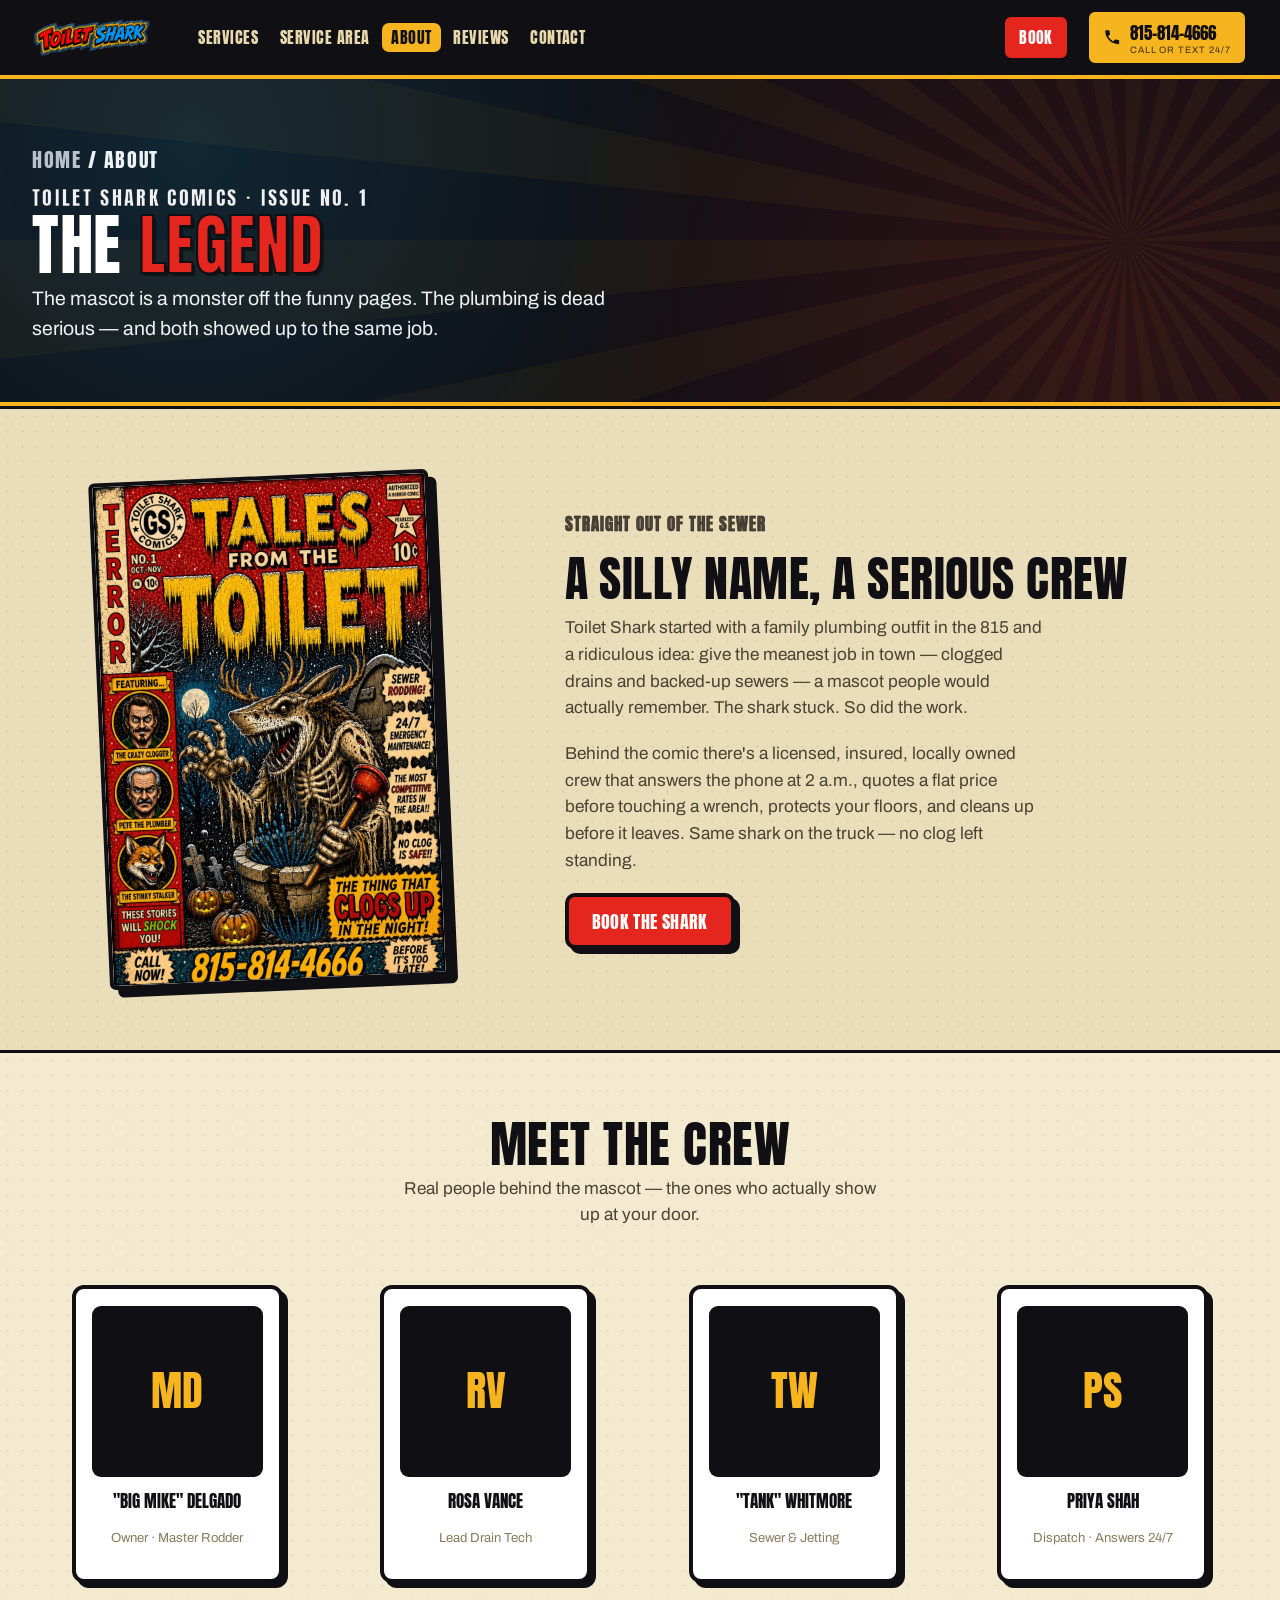
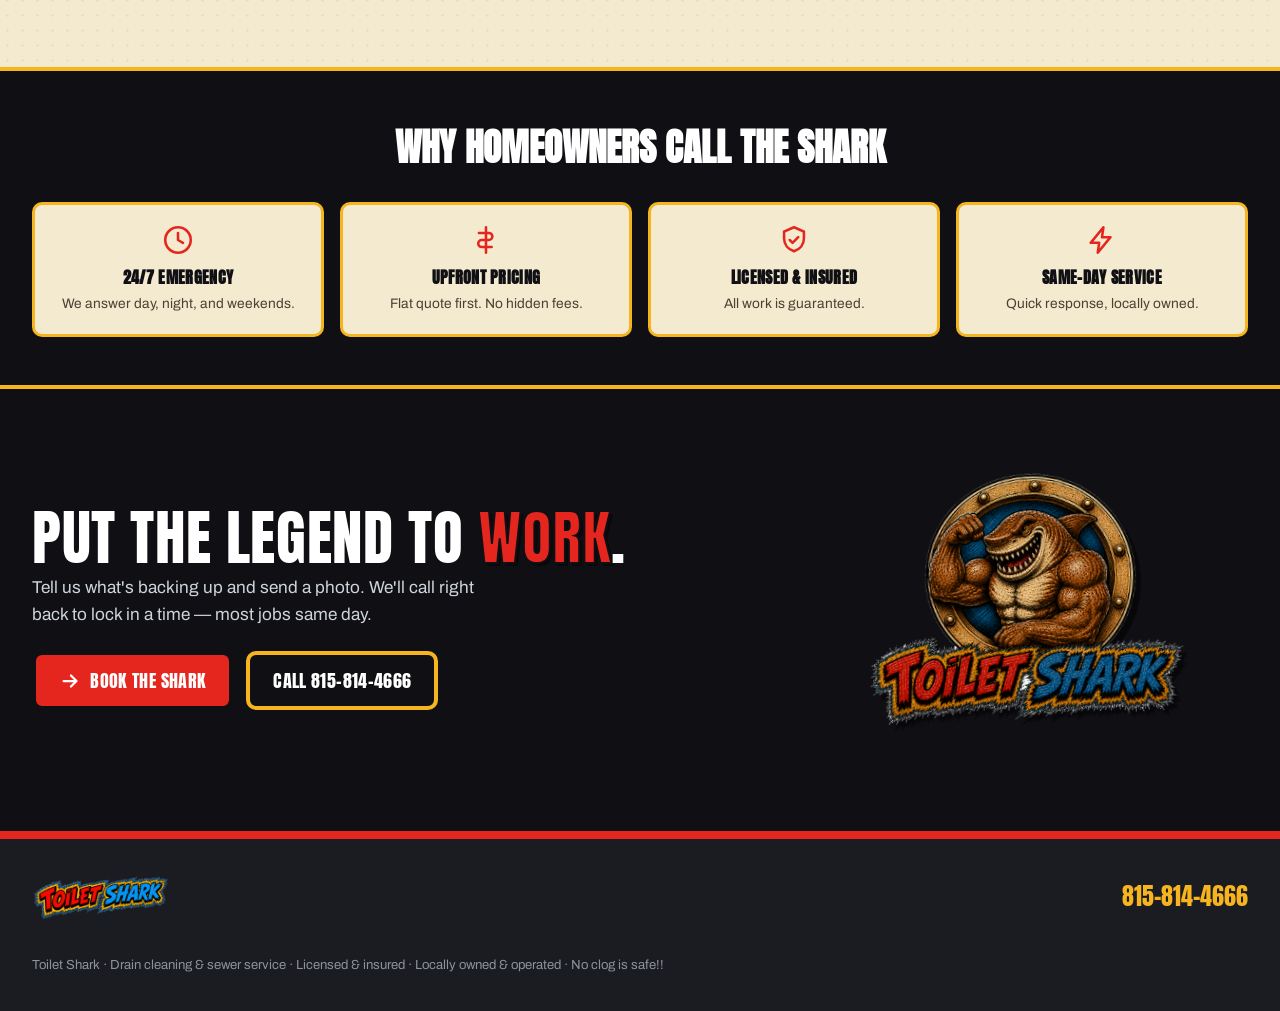
==== about.html @ e19af580 "Finished without zoom or functional booking" ====
<!doctype html>
<html lang="en">
<head>
<meta charset="utf-8">
<meta name="viewport" content="width=device-width, initial-scale=1">
<title>About — The Legend of the Toilet Shark | 815 Drain &amp; Sewer</title>
<meta name="description" content="The mascot's a monster off the funny pages. The plumbing's dead serious: a licensed, insured, locally owned crew serving the Rockford area with flat pricing and 24/7 service. Meet the shark's crew.">
<meta name="theme-color" content="#0f0f14">
<link rel="preconnect" href="https://fonts.googleapis.com">
<link rel="preconnect" href="https://fonts.gstatic.com" crossorigin>
<link href="https://fonts.googleapis.com/css2?family=Anton&family=Archivo:wght@500;600;700;800&display=swap" rel="stylesheet">
<link rel="stylesheet" href="styles.css">
</head>
<body>
<a class="skip-link" href="#main">Skip to content</a>

<header class="bar">
  <div class="container bar__in">
    <a href="index.html" aria-label="Toilet Shark — home"><img class="bar__logo" src="assets/wordmark.png" alt="Toilet Shark"></a>
    <nav class="bar__nav" aria-label="Primary">
      <a href="services.html">Services</a>
      <a href="service-area.html">Service area</a>
      <a href="about.html" aria-current="page">About</a>
      <a href="reviews.html">Reviews</a>
      <a href="contact.html">Contact</a>
    </nav>
    <span class="bar__spacer"></span>
    <a class="bar__book" href="book.html">Book</a>
    <a class="bar__call" href="tel:+18158144666">
      <svg class="ico" viewBox="0 0 24 24" fill="currentColor" aria-hidden="true"><path d="M6.6 10.8a15.6 15.6 0 0 0 6.6 6.6l2.2-2.2a1 1 0 0 1 1-.25 11.4 11.4 0 0 0 3.6.58 1 1 0 0 1 1 1V20a1 1 0 0 1-1 1A17 17 0 0 1 3 4a1 1 0 0 1 1-1h3.5a1 1 0 0 1 1 1 11.4 11.4 0 0 0 .57 3.6 1 1 0 0 1-.24 1Z"/></svg>
      <span>815-814-4666<small>Call or text 24/7</small></span>
    </a>
  </div>
</header>

<main id="main">

  <section class="pagehero">
    <div class="container pagehero__in">
      <p class="crumbs"><a href="index.html">Home</a> / About</p>
      <p class="eyebrow">Toilet Shark Comics · Issue No. 1</p>
      <h1 class="display">The <span class="pop-red">legend</span></h1>
      <p>The mascot is a monster off the funny pages. The plumbing is dead serious — and both showed up to the same job.</p>
    </div>
  </section>

  <section class="band band--alt" id="legend">
    <div class="container legend">
      <div class="legend__art">
        <div class="comic-frame"><img src="assets/comic-cover.jpg" alt="Tales from the Toilet — Toilet Shark Comics No. 1, a vintage horror-comic cover" width="340" height="511"></div>
      </div>
      <div class="legend__copy">
        <p class="legend__issue">Straight out of the sewer</p>
        <h2 class="display">A silly name, a serious crew</h2>
        <p>Toilet Shark started with a family plumbing outfit in the 815 and a ridiculous idea: give the meanest job in town — clogged drains and backed-up sewers — a mascot people would actually remember. The shark stuck. So did the work.</p>
        <p>Behind the comic there's a licensed, insured, locally owned crew that answers the phone at 2 a.m., quotes a flat price before touching a wrench, protects your floors, and cleans up before it leaves. Same shark on the truck — no clog left standing.</p>
        <a class="btn btn--red" href="book.html">Book the shark</a>
      </div>
    </div>
  </section>

  <section class="band band--paper" id="crew">
    <div class="container">
      <div class="band__head">
        <h2 class="display">Meet the crew</h2>
        <p>Real people behind the mascot — the ones who actually show up at your door.</p>
      </div>
      <div class="crew">
        <figure class="crew__card">
          <div class="crew__face" aria-hidden="true">MD</div>
          <figcaption>
            <p class="crew__name">"Big Mike" Delgado</p>
            <p class="crew__role">Owner · Master Rodder</p>
          </figcaption>
        </figure>
        <figure class="crew__card">
          <div class="crew__face" aria-hidden="true">RV</div>
          <figcaption>
            <p class="crew__name">Rosa Vance</p>
            <p class="crew__role">Lead Drain Tech</p>
          </figcaption>
        </figure>
        <figure class="crew__card">
          <div class="crew__face" aria-hidden="true">TW</div>
          <figcaption>
            <p class="crew__name">"Tank" Whitmore</p>
            <p class="crew__role">Sewer &amp; Jetting</p>
          </figcaption>
        </figure>
        <figure class="crew__card">
          <div class="crew__face" aria-hidden="true">PS</div>
          <figcaption>
            <p class="crew__name">Priya Shah</p>
            <p class="crew__role">Dispatch · Answers 24/7</p>
          </figcaption>
        </figure>
      </div>
    </div>
  </section>

  <section class="trust">
    <div class="container">
      <h2>Why homeowners call the shark</h2>
      <div class="bursts">
        <div class="burst">
          <svg class="ico" viewBox="0 0 24 24" fill="none" stroke="currentColor" stroke-width="1.8" aria-hidden="true"><circle cx="12" cy="12" r="9"/><path d="M12 7v5l3.5 2" stroke-linecap="round" stroke-linejoin="round"/></svg>
          <strong>24/7 emergency</strong>
          <span>We answer day, night, and weekends.</span>
        </div>
        <div class="burst">
          <svg class="ico" viewBox="0 0 24 24" fill="none" stroke="currentColor" stroke-width="1.8" aria-hidden="true"><path d="M12 3v18M7 7h7a2.5 2.5 0 0 1 0 5H9a2.5 2.5 0 0 0 0 5h7" stroke-linecap="round" stroke-linejoin="round"/></svg>
          <strong>Upfront pricing</strong>
          <span>Flat quote first. No hidden fees.</span>
        </div>
        <div class="burst">
          <svg class="ico" viewBox="0 0 24 24" fill="none" stroke="currentColor" stroke-width="1.8" aria-hidden="true"><path d="M12 3 5 6v5c0 4.2 2.8 7.6 7 9 4.2-1.4 7-4.8 7-9V6l-7-3Z"/><path d="m9 12 2 2 4-4" stroke-linecap="round" stroke-linejoin="round"/></svg>
          <strong>Licensed &amp; insured</strong>
          <span>All work is guaranteed.</span>
        </div>
        <div class="burst">
          <svg class="ico" viewBox="0 0 24 24" fill="none" stroke="currentColor" stroke-width="1.8" aria-hidden="true"><path d="M13 3 4 14h6l-1 7 9-11h-6l1-7Z" stroke-linejoin="round"/></svg>
          <strong>Same-day service</strong>
          <span>Quick response, locally owned.</span>
        </div>
      </div>
    </div>
  </section>

  <section class="callout">
    <div class="container callout__in">
      <div class="callout__copy">
        <h2 class="display">Put the legend to <span class="pop-red">work</span>.</h2>
        <p>Tell us what's backing up and send a photo. We'll call right back to lock in a time — most jobs same day.</p>
        <div class="callout__cta">
          <a class="btn btn--red" href="book.html">
            <svg class="ico" viewBox="0 0 24 24" fill="none" stroke="currentColor" stroke-width="2.4" stroke-linecap="round" stroke-linejoin="round" aria-hidden="true"><path d="M5 12h14M13 6l6 6-6 6"/></svg>
            Book the shark
          </a>
          <a class="btn btn--ghost" href="tel:+18158144666">Call 815-814-4666</a>
        </div>
      </div>
      <div class="callout__art"><img src="assets/logo-lockup.png" alt="Toilet Shark emblem" width="320" height="320"></div>
    </div>
  </section>

</main>

<footer class="foot">
  <div class="container foot__in">
    <img class="foot__logo" src="assets/wordmark.png" alt="Toilet Shark">
    <a class="foot__call" href="tel:+18158144666">815-814-4666</a>
    <small>Toilet Shark · Drain cleaning &amp; sewer service · Licensed &amp; insured · Locally owned &amp; operated · No clog is safe!!</small>
  </div>
</footer>

</body>
</html>
---- styles.css ----
/* =========================================================================
   TOILET SHARK — "Monster-comic work order" design system
   Loud, characterful chrome wrapped around a calm, usable booking form.
   Design mockup only — nothing here is wired to a backend.
   ========================================================================= */

:root {
  --ink:    #0f0f14;   /* comic near-black */
  --ink-2:  #1b1b22;
  --paper:  #f4ead0;   /* vintage newsprint */
  --paper-2:#eaddba;
  --red:    #e5261f;   /* "TOILET" red */
  --blue:   #159fd8;   /* "SHARK" blue */
  --gold:   #f6b41e;   /* outline gold */
  --slime:  #8bc23b;   /* sparingly */
  --white:  #ffffff;

  --edge: 4px;                     /* comic outline weight */
  --pop: 8px 8px 0 var(--ink);     /* hard "sticker" shadow */
  --pop-sm: 5px 5px 0 var(--ink);
  --container: 1320px;
  --radius: 12px;

  --font-display: "Anton", "Arial Narrow", system-ui, sans-serif;
  --font-body: "Archivo", system-ui, -apple-system, "Segoe UI", Roboto, sans-serif;
}

*, *::before, *::after { box-sizing: border-box; }
html { -webkit-text-size-adjust: 100%; scroll-behavior: smooth; }
@media (prefers-reduced-motion: reduce) { html { scroll-behavior: auto; } }

body {
  margin: 0;
  font-family: var(--font-body);
  font-size: clamp(1rem, .96rem + .2vw, 1.075rem);
  line-height: 1.55;
  color: var(--ink);
  background: var(--paper);
  -webkit-font-smoothing: antialiased;
}
img, svg { display: block; max-width: 100%; }
a { color: inherit; }
:focus-visible { outline: 3px solid var(--blue); outline-offset: 3px; border-radius: 4px; }

.container { width: 100%; max-width: var(--container); margin-inline: auto; padding-inline: clamp(1.1rem, 4vw, 2rem); }
.visually-hidden { position: absolute; width: 1px; height: 1px; overflow: hidden; clip: rect(0 0 0 0); white-space: nowrap; }
.skip-link { position: absolute; left: -999px; }
.skip-link:focus { left: 1rem; top: 1rem; z-index: 200; background: var(--gold); color: var(--ink); padding: .6rem 1rem; border: 3px solid var(--ink); font-weight: 800; }

/* ------------------------------- type ---------------------------------- */
.display {
  font-family: var(--font-display); font-weight: 400; text-transform: uppercase;
  line-height: .92; letter-spacing: .01em; margin: 0;
}
.eyebrow {
  font-family: var(--font-display); text-transform: uppercase; letter-spacing: .12em;
  font-size: .82rem; color: var(--blue); margin: 0 0 .6rem;
  -webkit-text-stroke: .4px var(--ink);
}

/* ------------------------------- buttons ------------------------------- */
.btn {
  --btn-bg: var(--gold); --btn-fg: var(--ink);
  display: inline-flex; align-items: center; justify-content: center; gap: .5em;
  font-family: var(--font-display); text-transform: uppercase; letter-spacing: .02em;
  font-size: 1.15rem; line-height: 1; text-decoration: none; cursor: pointer;
  padding: .78em 1.25em; color: var(--btn-fg); background: var(--btn-bg);
  border: var(--edge) solid var(--ink); border-radius: 10px; box-shadow: var(--pop-sm);
  transition: transform .1s ease, box-shadow .1s ease;
}
.btn:hover { transform: translate(-2px, -2px); box-shadow: 7px 7px 0 var(--ink); }
.btn:active { transform: translate(2px, 2px); box-shadow: 2px 2px 0 var(--ink); }
.btn .ico { width: 1.2em; height: 1.2em; }
.btn--red   { --btn-bg: var(--red);  --btn-fg: var(--white); }
.btn--blue  { --btn-bg: var(--blue); --btn-fg: var(--white); }
.btn--block { width: 100%; font-size: 1.4rem; padding: .85em 1em; }
.btn--ghost { --btn-bg: transparent; --btn-fg: var(--white); box-shadow: none; border-color: var(--gold); }
.btn--ghost:hover { --btn-bg: var(--gold); --btn-fg: var(--ink); box-shadow: none; transform: translateY(-2px); }

/* --------------------------- sticky top bar ---------------------------- */
.bar {
  position: sticky; top: 0; z-index: 100;
  background: var(--ink); border-bottom: var(--edge) solid var(--gold);
}
.bar__in { display: flex; align-items: center; gap: 1rem; padding-block: .55rem; }
.bar__logo { height: 40px; width: auto; }
.bar__spacer { margin-left: auto; }
.bar__call {
  display: inline-flex; align-items: center; gap: .5rem;
  font-family: var(--font-display); text-transform: uppercase; font-size: 1.05rem;
  color: var(--ink); background: var(--gold); text-decoration: none;
  padding: .5rem .9rem; border: 3px solid var(--ink); border-radius: 9px; box-shadow: var(--pop-sm);
}
.bar__call:hover { transform: translate(-1px,-1px); }
.bar__call .ico { width: 1.1em; height: 1.1em; }
.bar__call small { display: block; font-family: var(--font-body); font-size: .58rem; letter-spacing: .1em; line-height: 1; opacity: .8; }

/* ------------------------------- hero ---------------------------------- */
.hero {
  position: relative; overflow: hidden; color: var(--white);
  background:
    radial-gradient(circle at 18% 20%, rgba(21,159,216,.16), transparent 42%),
    radial-gradient(circle at 84% 78%, rgba(229,38,31,.16), transparent 45%),
    var(--ink);
}
/* faint starburst rays behind the mascot */
.hero::before {
  content: ""; position: absolute; inset: 0;
  background: repeating-conic-gradient(from 0deg at 78% 46%, rgba(246,180,30,.05) 0deg 6deg, transparent 6deg 12deg);
  pointer-events: none;
}
.hero__in {
  position: relative; display: grid; grid-template-columns: 1.05fr .95fr;
  gap: clamp(1.5rem, 4vw, 3rem); align-items: center;
  padding-block: clamp(2.4rem, 6vw, 4.2rem);
}
.hero h1 { font-size: clamp(2.9rem, 1.9rem + 5vw, 5.4rem); margin: 0 0 .3rem; }
.hero h1 .pop-red  { color: var(--red);  -webkit-text-stroke: 2px var(--ink); text-shadow: 4px 4px 0 rgba(0,0,0,.45); }
.hero h1 .pop-blue { color: var(--blue); -webkit-text-stroke: 2px var(--ink); text-shadow: 4px 4px 0 rgba(0,0,0,.45); }
.hero__sub { font-size: clamp(1.05rem, 1rem + .5vw, 1.28rem); max-width: 40ch; color: #eef2f5; margin: .6rem 0 0; }
.hero__cta { display: flex; flex-wrap: wrap; gap: .8rem; margin-top: 1.6rem; }
.hero__note { margin-top: 1rem; font-size: .9rem; color: #b9c2cc; }

/* framed mascot + patch sticker */
.hero__art { position: relative; justify-self: center; }
.frame {
  border: var(--edge) solid var(--ink); border-radius: var(--radius);
  background: var(--white); box-shadow: var(--pop); overflow: hidden;
  transform: rotate(-2deg); max-width: 360px;
}
.frame img { width: 100%; height: auto; }
.hero__patch {
  position: absolute; width: clamp(110px, 16vw, 150px); height: auto;
  right: -18px; bottom: -22px; transform: rotate(9deg);
  filter: drop-shadow(3px 3px 0 rgba(0,0,0,.55));
}

/* --------------------------- hazard-tape divider ----------------------- */
.tape {
  color: var(--ink); font-family: var(--font-display); text-transform: uppercase;
  letter-spacing: .18em; font-size: .95rem; text-align: center;
  padding: .5rem 1rem; border-block: 3px solid var(--ink);
  background: repeating-linear-gradient(-45deg, var(--gold) 0 22px, var(--ink) 22px 44px);
}
.tape span { background: var(--gold); padding: .18rem .8rem; border: 3px solid var(--ink); border-radius: 6px; display: inline-block; }

/* ------------------------------ work order ----------------------------- */
.order { padding-block: clamp(2.4rem, 6vw, 4rem); }
.order__head { text-align: center; max-width: 40ch; margin: 0 auto clamp(1.4rem, 4vw, 2.2rem); }
.order__head h2 { font-size: clamp(2rem, 1.5rem + 2.4vw, 3rem); margin: 0 0 .5rem; }
.order__head p { color: #4a4232; margin: 0; }

.panel {
  position: relative; max-width: 720px; margin-inline: auto;
  background: var(--white); border: var(--edge) solid var(--ink);
  border-radius: var(--radius); box-shadow: var(--pop);
}
.panel__ticket {
  display: flex; align-items: center; justify-content: space-between; gap: 1rem;
  background: var(--ink); color: var(--white); padding: .8rem 1.2rem;
  border-radius: 7px 7px 0 0;
}
.panel__ticket h3 { font-family: var(--font-display); text-transform: uppercase; letter-spacing: .04em; font-size: 1.35rem; margin: 0; }
.panel__ticket .tag { font-family: var(--font-display); text-transform: uppercase; color: var(--gold); font-size: .8rem; letter-spacing: .1em; }
.panel__body { padding: clamp(1.3rem, 4vw, 2rem); }

/* the shark "seal" stamped on the panel's bottom-right corner (clear of fields) */
.panel__stamp {
  position: absolute; right: -30px; bottom: -30px; width: clamp(88px, 13vw, 118px); height: auto;
  transform: rotate(9deg); filter: drop-shadow(3px 3px 0 rgba(0,0,0,.4));
  pointer-events: none;
}

/* ------------------------------- form ---------------------------------- */
.field { margin-bottom: 1.15rem; }
.field label { display: block; font-family: var(--font-display); text-transform: uppercase; letter-spacing: .03em; font-size: .95rem; margin-bottom: .35rem; }
.field .opt { font-family: var(--font-body); text-transform: none; letter-spacing: 0; font-weight: 600; color: #8a7c5e; font-size: .82rem; }
.field input, .field textarea {
  width: 100%; font: inherit; color: var(--ink); background: #fffdf7;
  border: 3px solid var(--ink); border-radius: 8px; padding: .7rem .8rem;
}
.field textarea { resize: vertical; min-height: 120px; }
.field input:focus, .field textarea:focus { outline: none; border-color: var(--blue); box-shadow: 0 0 0 4px rgba(21,159,216,.25); }
.field input::placeholder, .field textarea::placeholder { color: #a99b7d; }
.row { display: grid; grid-template-columns: 1fr 1fr; gap: 1.15rem; }

/* photo-upload dropzone — the element that broke; made obvious + on-brand */
.dropzone {
  display: grid; place-items: center; text-align: center; gap: .5rem;
  padding: 1.7rem 1.2rem; cursor: pointer;
  background:
    repeating-linear-gradient(0deg, transparent 0 15px, rgba(21,159,216,.03) 15px 16px),
    #f2f8fc;
  border: 3px dashed var(--blue); border-radius: 10px;
  transition: background-color .12s ease, border-color .12s ease;
}
.dropzone:hover, .dropzone:focus-within { background: #e7f4fc; border-color: var(--red); }
.dropzone__ico { width: 54px; height: 54px; color: var(--blue); }
.dropzone strong { font-family: var(--font-display); text-transform: uppercase; font-size: 1.15rem; letter-spacing: .02em; }
.dropzone span { text-transform: none; font-weight: 600; color: #5c6672; font-size: .92rem; max-width: 42ch; }
.dropzone .pick { color: var(--red); text-decoration: underline; text-underline-offset: 2px; font-weight: 700; }
.dropzone input[type="file"] { position: absolute; width: 1px; height: 1px; opacity: 0; }

.form-foot { margin-top: 1.4rem; }
.fineprint { margin: .9rem 0 0; font-size: .84rem; color: #6f6350; text-align: center; }
.fineprint a { color: var(--red); font-weight: 700; }
.mock-note {
  margin: 1rem auto 0; max-width: 720px; text-align: center; font-size: .8rem; color: #8a7c5e;
}
.mock-note a { color: var(--blue); font-weight: 700; }

/* ---------------------------- trust bursts ----------------------------- */
.trust { background: var(--ink); color: var(--white); padding-block: clamp(2rem, 5vw, 3rem); border-top: var(--edge) solid var(--gold); }
.trust h2 { text-align: center; font-family: var(--font-display); text-transform: uppercase; font-size: clamp(1.6rem, 1.2rem + 1.8vw, 2.3rem); margin: 0 0 1.6rem; }
.bursts { display: grid; grid-template-columns: repeat(4, 1fr); gap: 1rem; }
.burst {
  text-align: center; background: var(--paper); color: var(--ink);
  border: 3px solid var(--gold); border-radius: 10px; padding: 1.1rem .9rem; box-shadow: var(--pop-sm);
}
.burst .ico { width: 34px; height: 34px; margin: 0 auto .5rem; color: var(--red); }
.burst strong { font-family: var(--font-display); text-transform: uppercase; letter-spacing: .02em; font-size: 1.02rem; display: block; }
.burst span { font-size: .86rem; color: #4a4232; }

/* ------------------------------- footer -------------------------------- */
.foot { background: var(--ink-2); color: #c7ccd2; padding-block: 2.2rem; border-top: var(--edge) solid var(--red); }
.foot__in { display: flex; flex-wrap: wrap; align-items: center; justify-content: space-between; gap: 1.2rem; }
.foot__logo { height: 46px; width: auto; }
.foot__call { font-family: var(--font-display); text-transform: uppercase; color: var(--gold); font-size: 1.5rem; text-decoration: none; }
.foot small { display: block; width: 100%; margin-top: 1rem; color: #8b929b; font-size: .82rem; }

/* ----------------------------- confirmation ---------------------------- */
.done { text-align: center; }
.done .frame { margin: 0 auto 1.6rem; transform: rotate(2deg); }
.done h1 { margin-bottom: .4rem; }
.summary {
  max-width: 560px; margin: 1.8rem auto 0; text-align: left;
  background: var(--white); color: var(--ink); border: var(--edge) solid var(--ink);
  border-radius: var(--radius); box-shadow: var(--pop-sm); overflow: hidden;
}
.summary h3 { background: var(--ink); color: var(--gold); font-family: var(--font-display); text-transform: uppercase; margin: 0; padding: .7rem 1.1rem; font-size: 1.1rem; letter-spacing: .05em; }
.summary dl { margin: 0; padding: 1.1rem 1.2rem; display: grid; grid-template-columns: max-content 1fr; gap: .55rem 1rem; }
.summary dt { font-family: var(--font-display); text-transform: uppercase; font-size: .82rem; color: #6f6350; }
.summary dd { margin: 0; }

/* ------------------------------ responsive ----------------------------- */
@media (max-width: 860px) {
  .hero__in { grid-template-columns: 1fr; }
  .hero__art { order: -1; }
  .frame { max-width: 280px; }
  .bursts { grid-template-columns: repeat(2, 1fr); }
}
@media (max-width: 560px) {
  .row { grid-template-columns: 1fr; }
  .bar__call small { display: none; }
  .panel__stamp { display: none; }
  .panel::before { display: none; }
  .foot__in { flex-direction: column; align-items: flex-start; }
}

/* =========================================================================
   HOME / LANDING PAGE  (additive — extends the system above; book.html
   is untouched. Hero changes are scoped to .hero--home.)
   ========================================================================= */

/* section shells */
.band { padding-block: clamp(2.6rem, 6vw, 4.2rem); }
.band--paper { background: var(--paper); }
.band--alt   { background: var(--paper-2); border-block: 3px solid var(--ink); }
.band__head  { text-align: center; max-width: 48ch; margin: 0 auto clamp(1.6rem, 4vw, 2.4rem); }
.band__head h2 { font-family: var(--font-display); text-transform: uppercase; line-height: .95;
  font-size: clamp(2rem, 1.5rem + 2.4vw, 3.1rem); margin: 0 0 .5rem; }
.band__head p  { color: #4a4232; margin: 0; }

/* bar: add a Book button next to the call button */
.bar__book {
  display: inline-flex; align-items: center; font-family: var(--font-display); text-transform: uppercase;
  font-size: 1.02rem; letter-spacing: .02em; color: var(--white); background: var(--red);
  text-decoration: none; padding: .5rem .9rem; border: 3px solid var(--ink); border-radius: 9px;
  box-shadow: var(--pop-sm);
}
.bar__book:hover { transform: translate(-1px,-1px); }

/* hero (home): bigger mascot, stats sticker strip */
.hero--home .frame { max-width: 440px; transform: rotate(-3deg); }
.hero--home .hero__patch { width: clamp(120px, 18vw, 178px); right: -22px; bottom: -26px; }
.hero__phone {
  display: inline-flex; align-items: center; gap: .55rem; margin-top: 1.4rem; text-decoration: none;
  font-family: var(--font-display); color: var(--gold); font-size: clamp(1.9rem, 1.2rem + 3vw, 2.9rem);
  letter-spacing: .01em; -webkit-text-stroke: 1px var(--ink); text-shadow: 3px 3px 0 rgba(0,0,0,.4);
}
.hero__phone .ico { width: .8em; height: .8em; -webkit-text-stroke: 0; }
.hero__stats { display: flex; flex-wrap: wrap; gap: .55rem; margin: 1.4rem 0 0; padding: 0; list-style: none; }
.hero__stats li {
  font-family: var(--font-display); text-transform: uppercase; letter-spacing: .02em; font-size: .86rem;
  color: var(--ink); background: var(--gold); border: 3px solid var(--ink); border-radius: 8px;
  box-shadow: var(--pop-sm); padding: .34rem .68rem;
}
.hero__stats .star { color: var(--red); -webkit-text-stroke: .4px var(--ink); }

/* services — "what the shark hunts" */
.targets { display: grid; grid-template-columns: repeat(3, 1fr); gap: 1.8rem; }
.target {
  background: var(--white); border: var(--edge) solid var(--ink); border-radius: var(--radius);
  box-shadow: var(--pop-sm); padding: 2.4rem 2rem;
  transition: transform .1s ease, box-shadow .1s ease;
  display: flex; flex-direction: column; min-height: 360px;
}
.target:hover { transform: translate(-2px,-2px); box-shadow: var(--pop); }
.target__ico {
  width: 65px; height: 65px; display: grid; place-items: center; color: var(--red);
  background: var(--gold); border: 3px solid var(--ink); border-radius: 9px; margin-bottom: 1.3rem;
}
.target__ico svg { width: 36px; height: 36px; }
.target h3 { font-family: var(--font-display); text-transform: uppercase; font-size: 1.6rem; line-height: .95; margin: 0 0 .6rem; }
.target p { margin: 0 0 1rem 0; color: #4a4232; font-size: 1.02rem; line-height: 1.5; }
.target__signs { list-style: none; margin: 0; padding: 1rem 0 0; border-top: 2px dashed var(--paper-2); display: grid; gap: .4rem; flex-grow: 1; }
.target__signs li { position: relative; padding-left: 1.2rem; font-size: .92rem; color: #3a3226; line-height: 1.4; }
.target__signs li::before { content: ""; position: absolute; left: 0; top: .5em; width: 8px; height: 8px; background: var(--red); border: 1.5px solid var(--ink); border-radius: 2px; }

/* the legend — the real comic-book cover as the signature */
.legend { display: grid; grid-template-columns: .82fr 1.18fr; gap: clamp(1.6rem, 5vw, 3.6rem); align-items: center; }
.legend__art { justify-self: center; }
.comic-frame {
  border: var(--edge) solid var(--ink); border-radius: 6px; background: var(--white);
  box-shadow: var(--pop); overflow: hidden; transform: rotate(-2.5deg); max-width: 340px;
}
.comic-frame img { width: 100%; height: auto; }
.legend__issue {
  font-family: var(--font-display); text-transform: uppercase; letter-spacing: .06em; color: var(--red);
  -webkit-text-stroke: .4px var(--ink); margin: 0 0 .5rem;
}
.legend h2 { font-family: var(--font-display); text-transform: uppercase; line-height: .95;
  font-size: clamp(1.9rem, 1.4rem + 2.4vw, 3rem); margin: 0 0 .8rem; }
.legend p { color: #4a4232; margin: 0 0 1.2rem; max-width: 48ch; }

/* eyewitness reports (reviews) */
.reports { display: grid; grid-template-columns: repeat(3, 1fr); gap: 1.2rem; }
.report {
  background: var(--white); border: var(--edge) solid var(--ink); border-radius: var(--radius);
  box-shadow: var(--pop-sm); padding: 1.3rem 1.25rem; display: flex; flex-direction: column;
}
.report__stars { color: var(--gold); -webkit-text-stroke: .5px var(--ink); font-size: 1.15rem; letter-spacing: 1px; }
.report p { margin: .5rem 0 1rem; }
.report__who { font-family: var(--font-display); text-transform: uppercase; font-size: .98rem; margin-top: auto; }
.report__where { font-size: .82rem; color: #8a7c5e; }

/* big closing CTA band */
.callout { background: var(--ink); color: var(--white); overflow: hidden;
  border-top: var(--edge) solid var(--gold); border-bottom: var(--edge) solid var(--red); }
.callout__in { display: grid; grid-template-columns: 1.25fr .75fr; gap: clamp(1.4rem, 4vw, 3rem);
  align-items: center; padding-block: clamp(2.4rem, 6vw, 3.8rem); }
.callout h2 { font-family: var(--font-display); text-transform: uppercase; line-height: .92;
  font-size: clamp(2.2rem, 1.6rem + 3vw, 3.8rem); margin: 0 0 .6rem; }
.callout h2 .pop-red { color: var(--red); -webkit-text-stroke: 2px var(--ink); text-shadow: 3px 3px 0 rgba(0,0,0,.4); }
.callout p { color: #cdd4db; margin: 0 0 1.4rem; max-width: 46ch; }
.callout__cta { display: flex; flex-wrap: wrap; gap: .8rem; }
.callout__art { justify-self: center; }
.callout__art img { width: clamp(200px, 26vw, 320px); height: auto; transform: rotate(3deg);
  filter: drop-shadow(6px 6px 0 rgba(0,0,0,.5)); }

/* home responsive */
@media (max-width: 860px) {
  .hero--home .frame { max-width: 300px; }
  .targets, .reports { grid-template-columns: 1fr; }
  .legend { grid-template-columns: 1fr; }
  .legend__art { order: -1; }
  .callout__in { grid-template-columns: 1fr; }
  .callout__art { display: none; }
}
@media (min-width: 861px) and (max-width: 1040px) {
  .targets, .reports { grid-template-columns: repeat(2, 1fr); }
}

/* =========================================================================
   REVISION — own the full width + a real sticky header
   ========================================================================= */

/* ben-day / newsprint tooth on the paper sections, so the full-bleed width
   reads as printed comic paper instead of dead flat cream on wide monitors. */
.band--paper {
  background-color: var(--paper);
  background-image: radial-gradient(rgba(15,15,20,.055) 1.1px, transparent 1.35px);
  background-size: 15px 15px;
}
.band--alt {
  background-color: var(--paper-2);
  background-image: radial-gradient(rgba(15,15,20,.06) 1.1px, transparent 1.35px);
  background-size: 15px 15px;
}

/* header nav (anchor links) — makes the bar read as a real header */
.bar__nav { display: flex; gap: .15rem; margin-left: 1.3rem; }
.bar__nav a {
  font-family: var(--font-display); text-transform: uppercase; letter-spacing: .03em;
  font-size: 1rem; line-height: 1; color: #e9d9ac; text-decoration: none;
  padding: .4rem .6rem; border-radius: 7px; transition: background-color .1s, color .1s;
}
.bar__nav a:hover, .bar__nav a:focus-visible { color: var(--ink); background: var(--gold); }

/* hero uses more of the wider container on big screens */
.hero--home .frame { max-width: 520px; }
.hero--home .hero__in { gap: clamp(1.5rem, 5vw, 4rem); }

@media (max-width: 900px) { .bar__nav { display: none; } }

/* =========================================================================
   INTERIOR PAGES (services / service-area / about / reviews / contact)
   ========================================================================= */
.pagehero {
  position: relative; overflow: hidden; color: var(--white);
  border-bottom: var(--edge) solid var(--gold);
  background:
    radial-gradient(circle at 15% 20%, rgba(21,159,216,.16), transparent 45%),
    radial-gradient(circle at 85% 82%, rgba(229,38,31,.15), transparent 48%),
    var(--ink);
}
.pagehero::before {
  content: ""; position: absolute; inset: 0; pointer-events: none;
  background: repeating-conic-gradient(from 0deg at 88% 50%, rgba(246,180,30,.045) 0deg 6deg, transparent 6deg 12deg);
}
.pagehero__in { position: relative; padding-block: clamp(2.2rem, 5vw, 3.6rem); }
.pagehero h1 { font-family: var(--font-display); text-transform: uppercase; line-height: .94;
  font-size: clamp(2.4rem, 1.8rem + 3vw, 4.2rem); margin: 0 0 .5rem; }
.pagehero h1 .pop-red  { color: var(--red);  -webkit-text-stroke: 2px var(--ink); text-shadow: 3px 3px 0 rgba(0,0,0,.4); }
.pagehero h1 .pop-blue { color: var(--blue); -webkit-text-stroke: 2px var(--ink); text-shadow: 3px 3px 0 rgba(0,0,0,.4); }
.pagehero p { color: #eef2f5; font-size: clamp(1.05rem, 1rem + .4vw, 1.22rem); max-width: 54ch; margin: .5rem 0 0; }
.crumbs { font-family: var(--font-display); text-transform: uppercase; letter-spacing: .08em; font-size: .8rem; color: #b9c2cc; margin: 0 0 .7rem; }
.crumbs a { color: #b9c2cc; text-decoration: none; }
.crumbs a:hover { color: var(--gold); }

/* active nav link */
.bar__nav a[aria-current="page"] { color: var(--ink); background: var(--gold); }

/* "signs you need it" list inside service cards */
.target__signs { list-style: none; margin: .8rem 0 0; padding: .8rem 0 0; border-top: 2px dashed var(--paper-2); display: grid; gap: .35rem; }
.target__signs li { position: relative; padding-left: 1.15rem; font-size: .9rem; color: #4a4232; }
.target__signs li::before { content: ""; position: absolute; left: 0; top: .45em; width: 8px; height: 8px; background: var(--red); border: 1.5px solid var(--ink); border-radius: 2px; }

/* detailed info on services page cards */
.target__detail { margin-top: 1.2rem; padding-top: 1.2rem; border-top: 2px dashed var(--paper-2); }
.target__detail p { margin: 0 0 .8rem; font-size: .95rem; color: #3a3226; line-height: 1.6; }
.target__detail p:last-child { margin-bottom: 0; }
.target__detail strong { font-weight: 700; color: var(--ink); }

/* town card sub-line */
.target__meta { display: block; font-family: var(--font-body); text-transform: none; letter-spacing: 0; font-size: .82rem; color: #8a7c5e; margin-top: .2rem; }

/* meet the crew */
.crew { display: grid; grid-template-columns: repeat(4, 1fr); gap: 1.1rem; }
.crew__card { text-align: center; background: var(--white); border: var(--edge) solid var(--ink); border-radius: var(--radius); box-shadow: var(--pop-sm); padding: 1.1rem 1rem; }
.crew__face { width: 100%; aspect-ratio: 1; display: grid; place-items: center; background: var(--ink); color: var(--gold); font-family: var(--font-display); font-size: 2.6rem; border-radius: 9px; }
.crew__name { font-family: var(--font-display); text-transform: uppercase; margin: .7rem 0 0; font-size: 1.08rem; }
.crew__role { font-size: .82rem; color: #8a7c5e; }

/* rating bar */
.ratingbar { display: flex; flex-wrap: wrap; align-items: center; justify-content: center; text-align: center; gap: .5rem 1.1rem;
  background: var(--white); border: var(--edge) solid var(--ink); border-radius: var(--radius); box-shadow: var(--pop-sm);
  padding: 1.1rem 1.4rem; max-width: 660px; margin: 0 auto clamp(1.6rem, 4vw, 2.4rem); }
.ratingbar__score { font-family: var(--font-display); font-size: 2.6rem; color: var(--red); -webkit-text-stroke: 1px var(--ink); line-height: 1; }
.ratingbar__stars { color: var(--gold); -webkit-text-stroke: .5px var(--ink); font-size: 1.4rem; letter-spacing: 2px; }
.ratingbar__meta { font-weight: 700; }

/* contact grid */
.contact-grid { display: grid; grid-template-columns: 1fr 1fr; gap: clamp(1.4rem, 4vw, 2.6rem); align-items: start; }
.info { list-style: none; margin: 0; padding: 0; display: grid; gap: 1.1rem; }
.info li { display: grid; gap: .2rem; }
.info__k { font-family: var(--font-display); text-transform: uppercase; letter-spacing: .04em; font-size: .9rem; }
.info a { color: var(--red); font-weight: 700; text-decoration: none; }
.info a:hover { text-decoration: underline; }
.hours { width: 100%; border-collapse: collapse; margin-top: .2rem; }
.hours th { text-align: left; font-family: var(--font-display); text-transform: uppercase; font-size: .86rem; font-weight: 400; padding: .18rem 0; }
.hours td { text-align: right; color: #4a4232; padding: .18rem 0; }
.mapframe { border: var(--edge) solid var(--ink); border-radius: var(--radius); box-shadow: var(--pop); overflow: hidden; }
.mapframe iframe { width: 100%; aspect-ratio: 4 / 3; border: 0; display: block; }

@media (max-width: 860px) {
  .crew { grid-template-columns: repeat(2, 1fr); }
  .contact-grid { grid-template-columns: 1fr; }
}
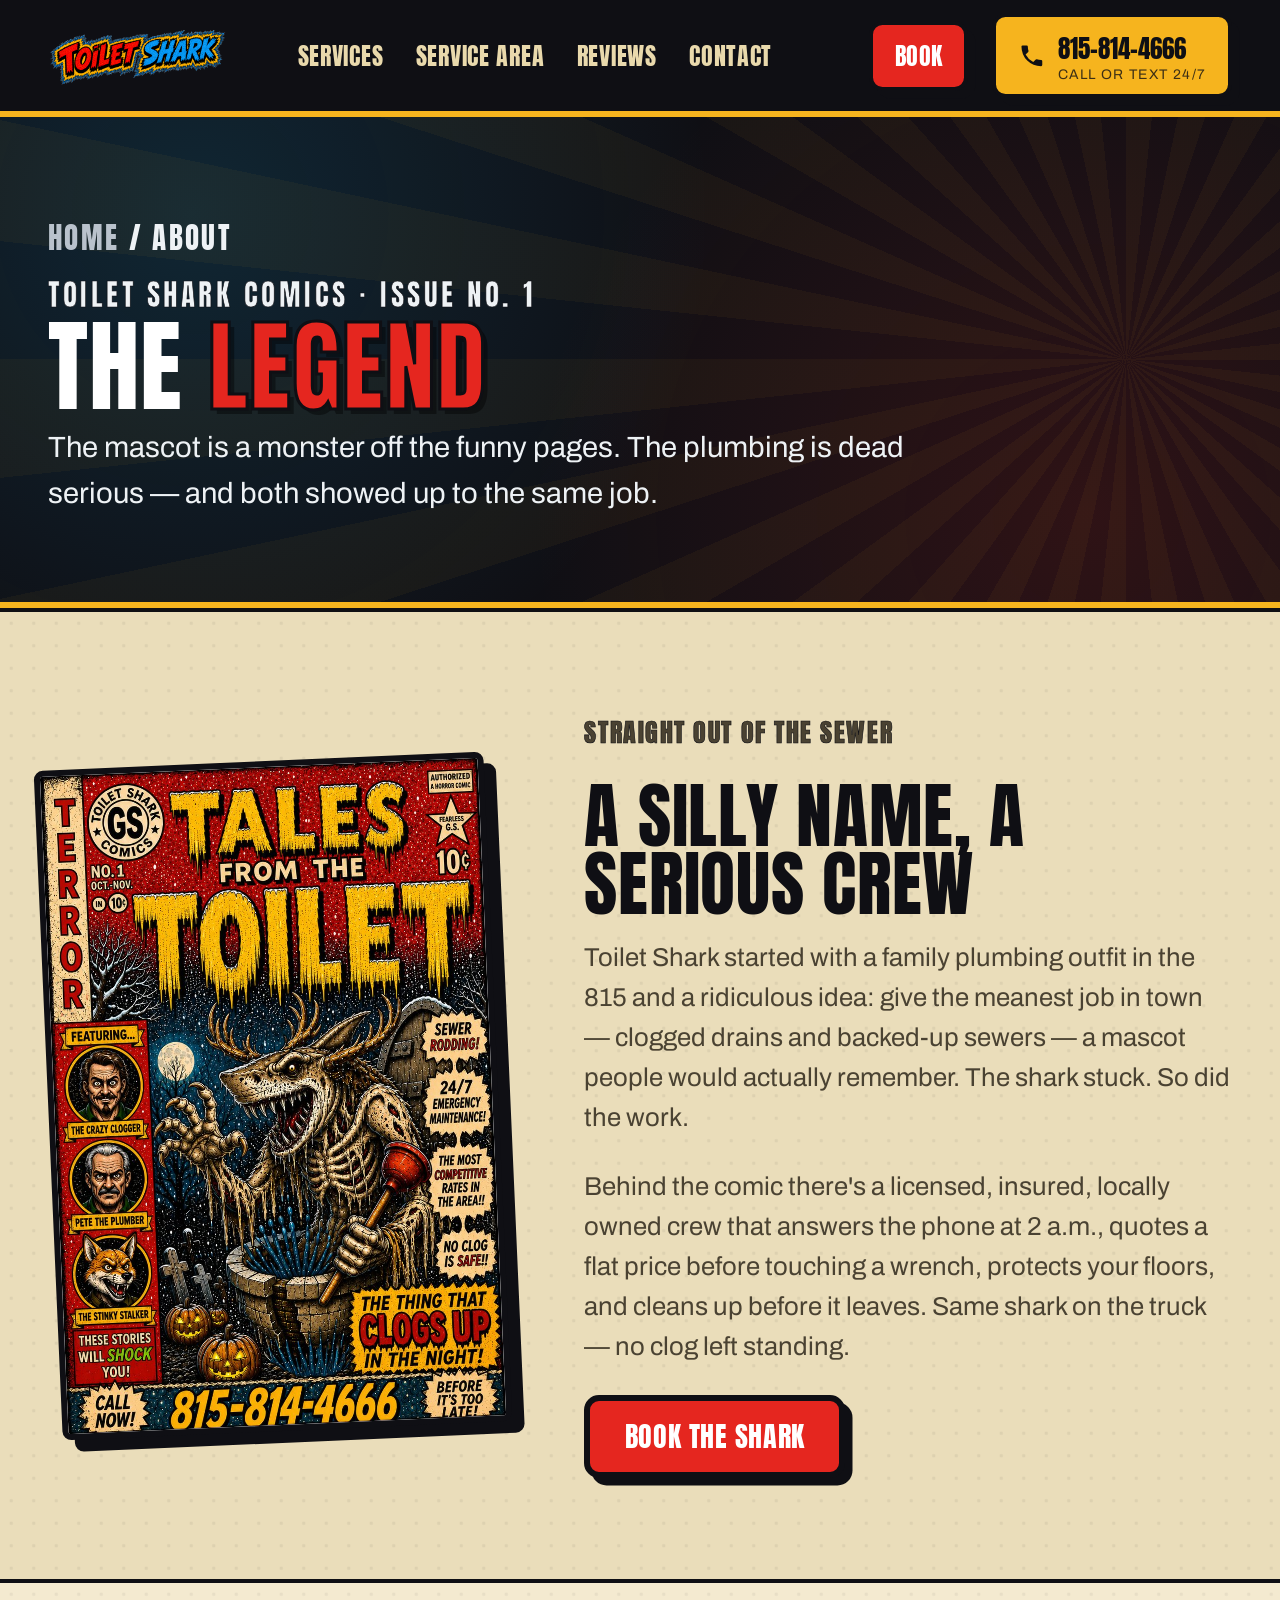
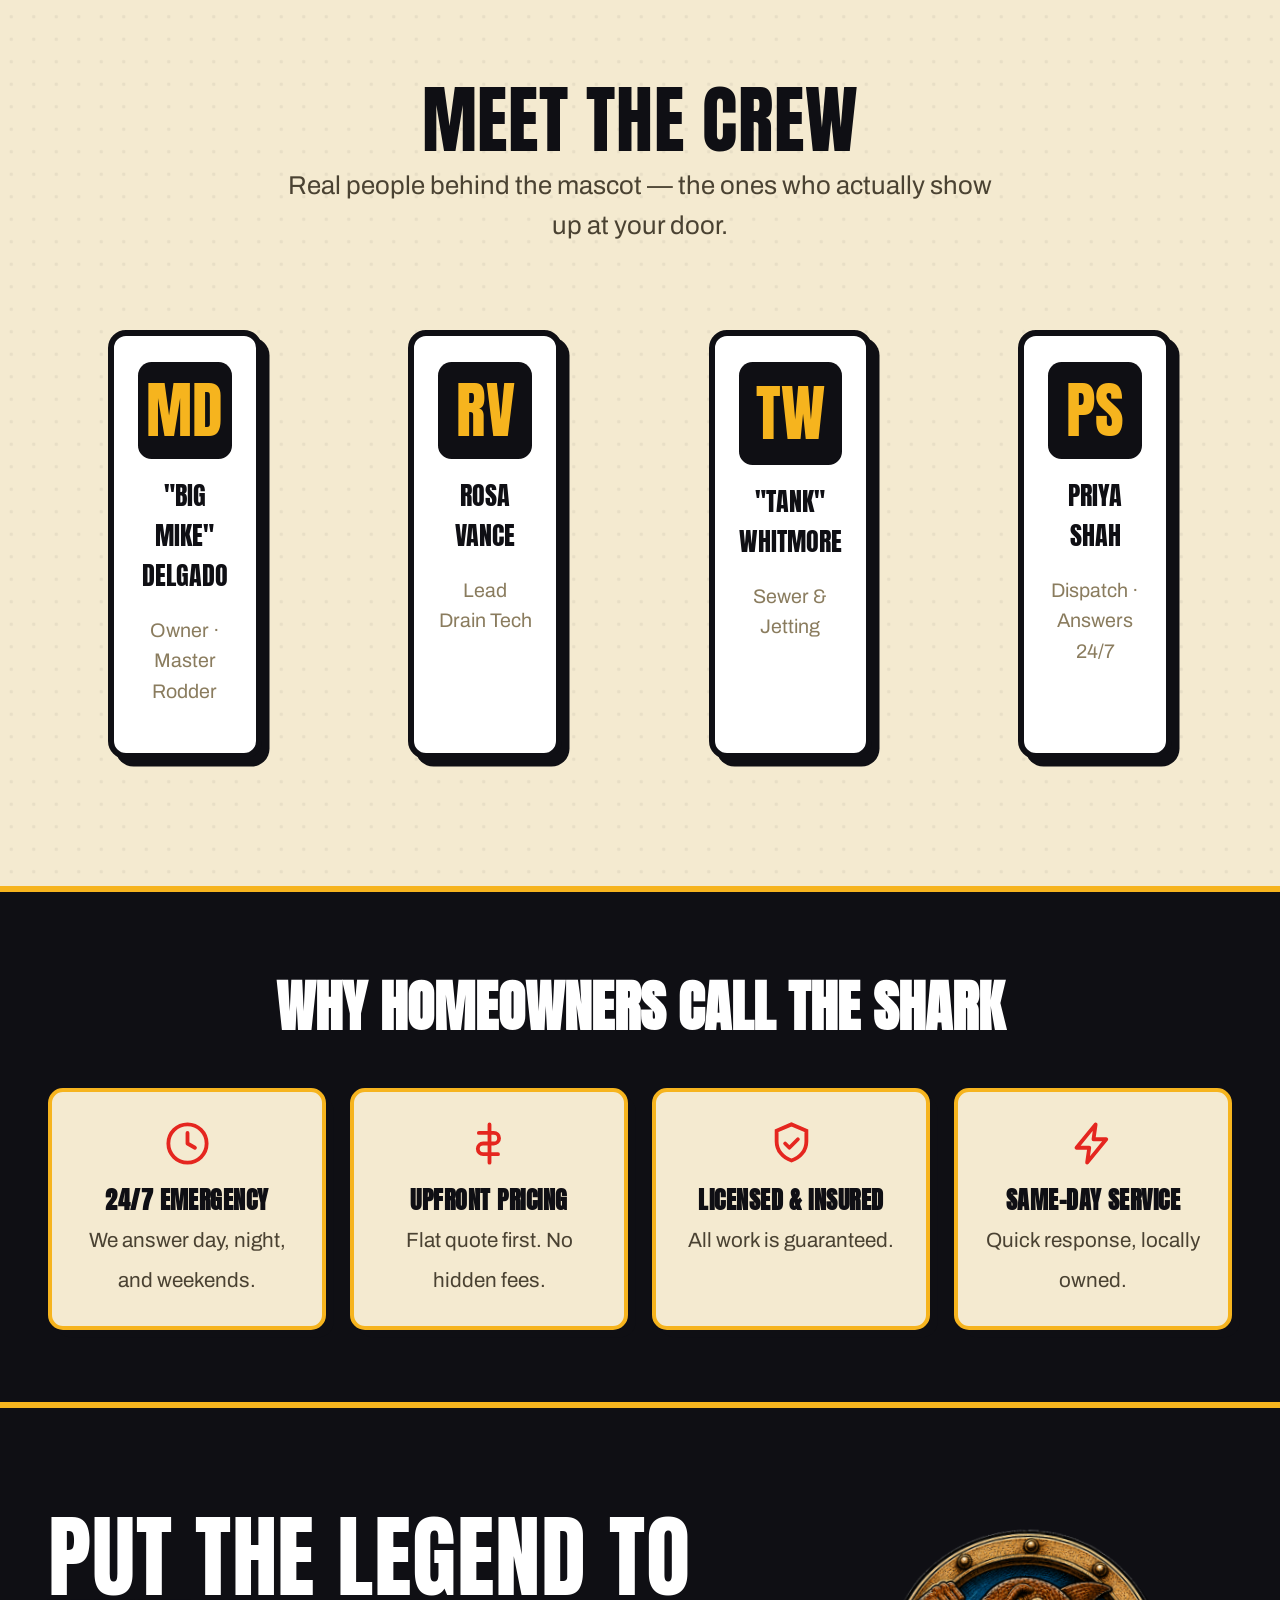
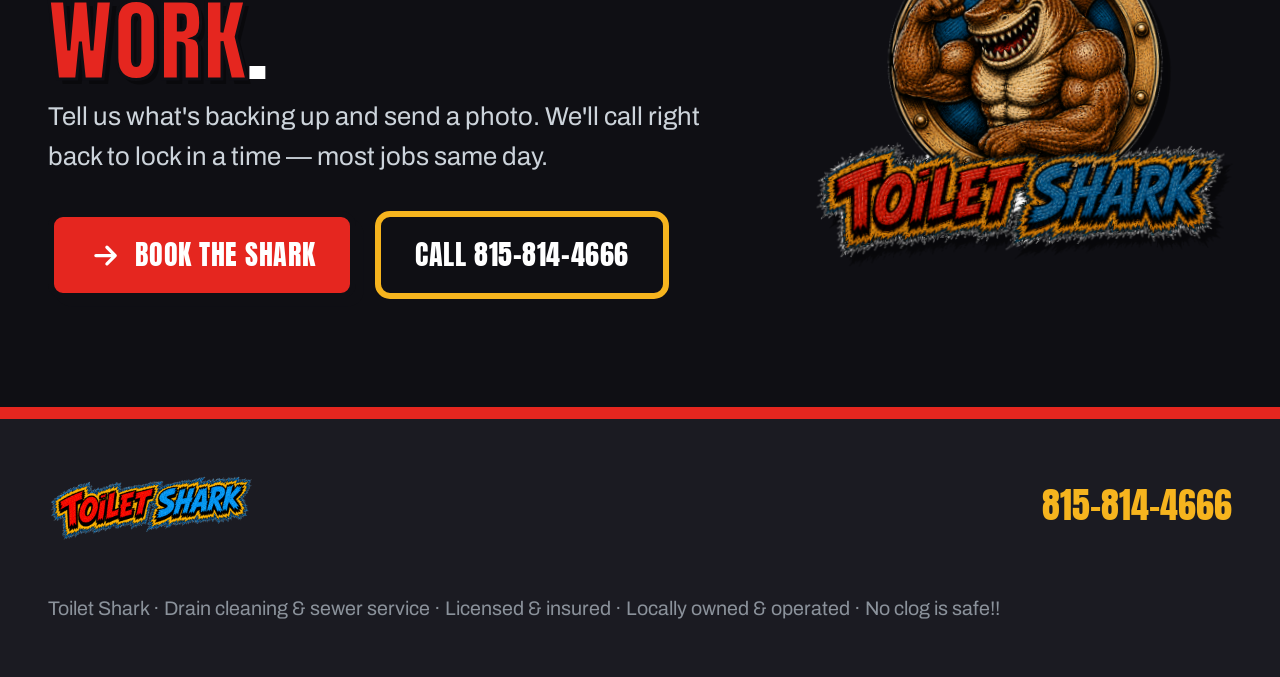
==== commit ec4a2c0d: "working service form" ====
--- a/about.html
+++ b/about.html
@@ -20,7 +20,8 @@
     <nav class="bar__nav" aria-label="Primary">
       <a href="services.html">Services</a>
       <a href="service-area.html">Service area</a>
-      <a href="about.html" aria-current="page">About</a>
+      <!-- About nav link hidden for now — restore by uncommenting -->
+      <!-- <a href="about.html" aria-current="page">About</a> -->
       <a href="reviews.html">Reviews</a>
       <a href="contact.html">Contact</a>
     </nav>
--- a/styles.css
+++ b/styles.css
@@ -38,6 +38,16 @@
   background: var(--paper);
   -webkit-font-smoothing: antialiased;
 }
+
+/* Desktop "baked-in 150% zoom" — the site reads better at browser-zoom 150%,
+   so on computer-width screens we apply that with CSS `zoom` (not transform:
+   scale). `zoom` reflows like real browser zoom: percentage widths resolve in
+   the zoomed space, so everything is 1.5x with no horizontal scrollbar and the
+   desktop layout is preserved. Phones/tablets (<1024px) stay at 1:1. */
+@media (min-width: 1024px) {
+  body { zoom: 1.5; }
+}
+
 img, svg { display: block; max-width: 100%; }
 a { color: inherit; }
 :focus-visible { outline: 3px solid var(--blue); outline-offset: 3px; border-radius: 4px; }
@@ -477,3 +487,31 @@
   .crew { grid-template-columns: repeat(2, 1fr); }
   .contact-grid { grid-template-columns: 1fr; }
 }
+
+/* ===== Booking form: honeypot + submit status ===== */
+.hp { position: absolute; left: -9999px; width: 1px; height: 1px; overflow: hidden; }
+.form-status { margin: 12px 0 0; font-weight: 700; color: var(--ink); }
+.form-status--error { color: var(--red); }
+
+/* ===== Booking form: selected-photo previews ===== */
+.preview { display: flex; flex-wrap: wrap; gap: .7rem; }
+.preview:not(:empty) { margin-top: .85rem; }
+.preview__item {
+  position: relative; width: 104px; margin: 0;
+  border: 3px solid var(--ink); border-radius: 9px;
+  background: var(--white); box-shadow: var(--pop-sm); overflow: hidden;
+}
+.preview__thumb { width: 100%; height: 76px; object-fit: cover; display: block; border-bottom: 3px solid var(--ink); }
+.preview__meta { display: block; padding: .32rem .42rem; }
+.preview__name { display: block; font-size: .66rem; font-weight: 700; white-space: nowrap; overflow: hidden; text-overflow: ellipsis; }
+.preview__size { display: block; font-size: .6rem; color: #666; margin-top: .1rem; }
+.preview__remove {
+  position: absolute; top: 5px; right: 5px; width: 22px; height: 22px; padding: 0;
+  display: grid; place-items: center; font-size: 15px; line-height: 1; font-weight: 900;
+  color: #fff; background: var(--red); border: 2px solid var(--ink); border-radius: 50%;
+  cursor: pointer; box-shadow: 2px 2px 0 rgba(0, 0, 0, .4);
+}
+.preview__remove:hover { transform: translateY(-1px); }
+.preview__count { margin: .7rem 0 0; font-weight: 700; color: var(--blue); }
+.preview__count--error { color: var(--red); }
+.dropzone--over { outline: 3px dashed var(--blue); outline-offset: 3px; }
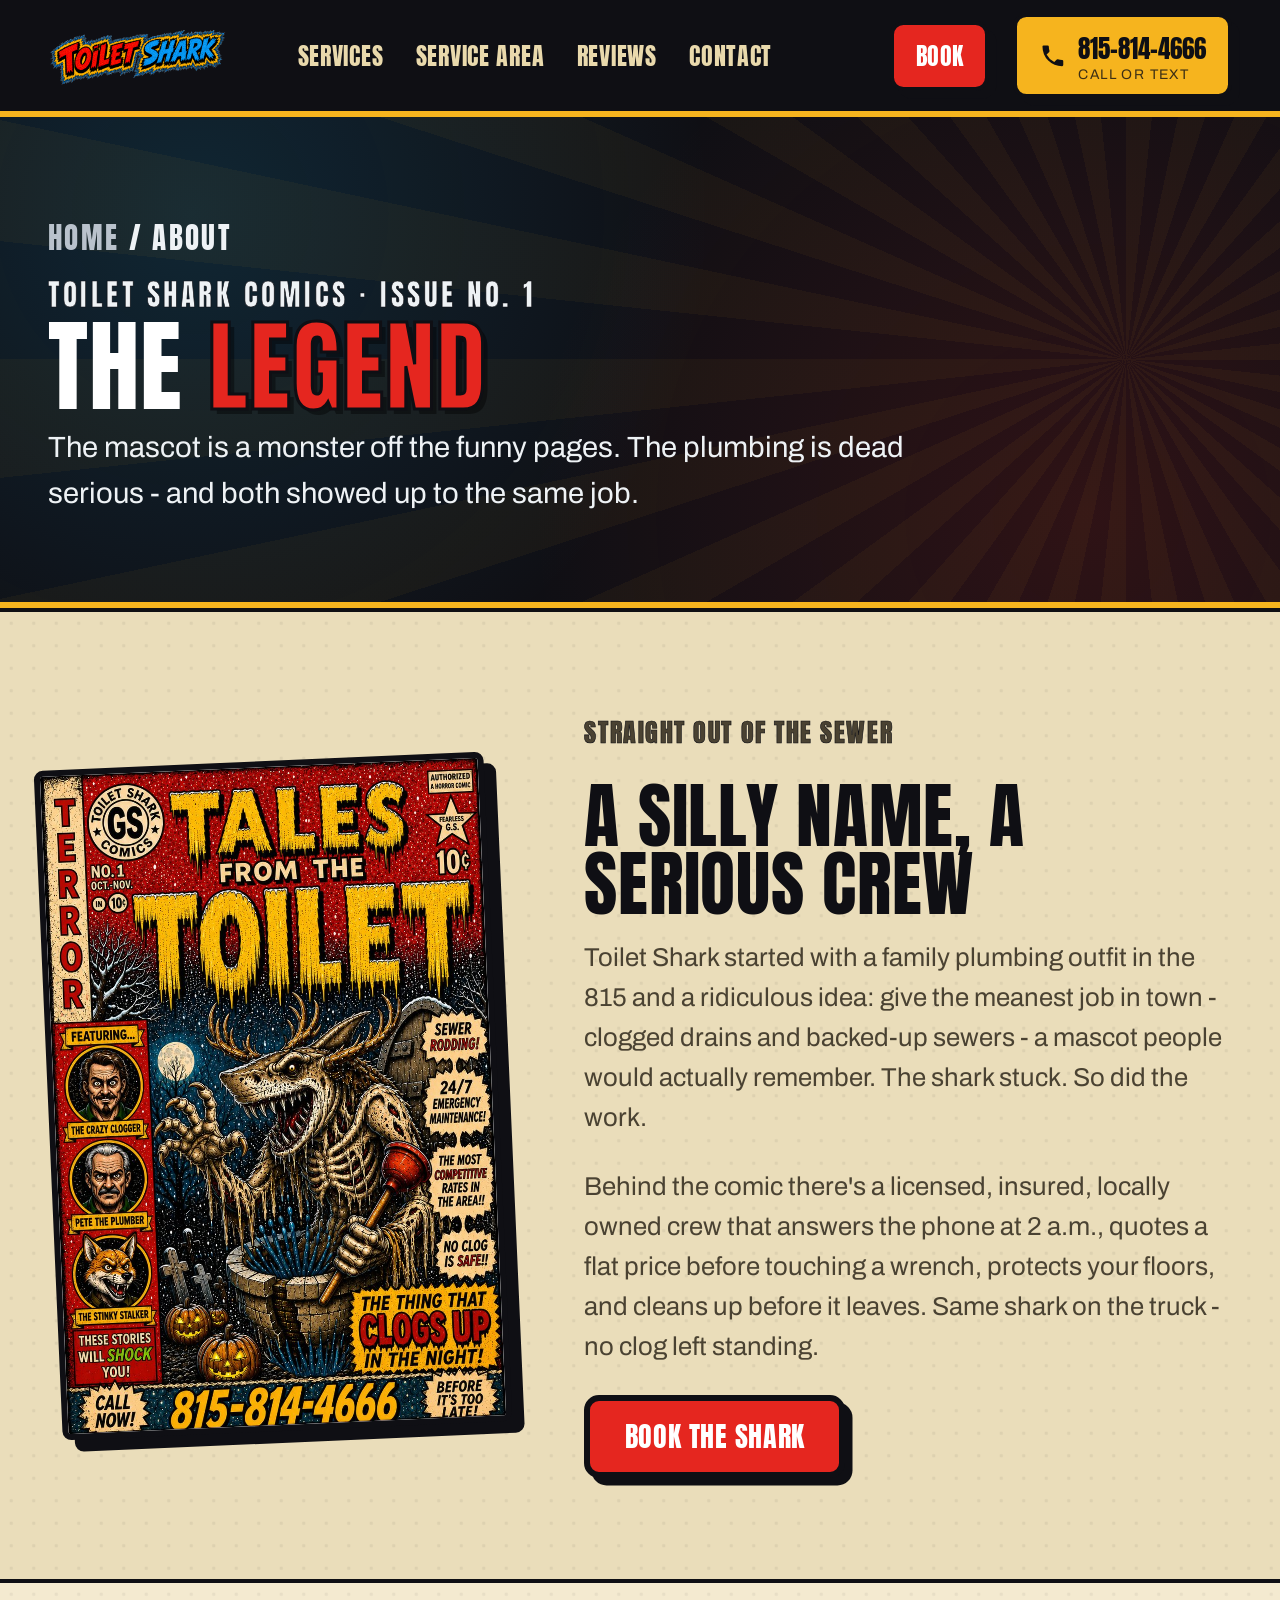
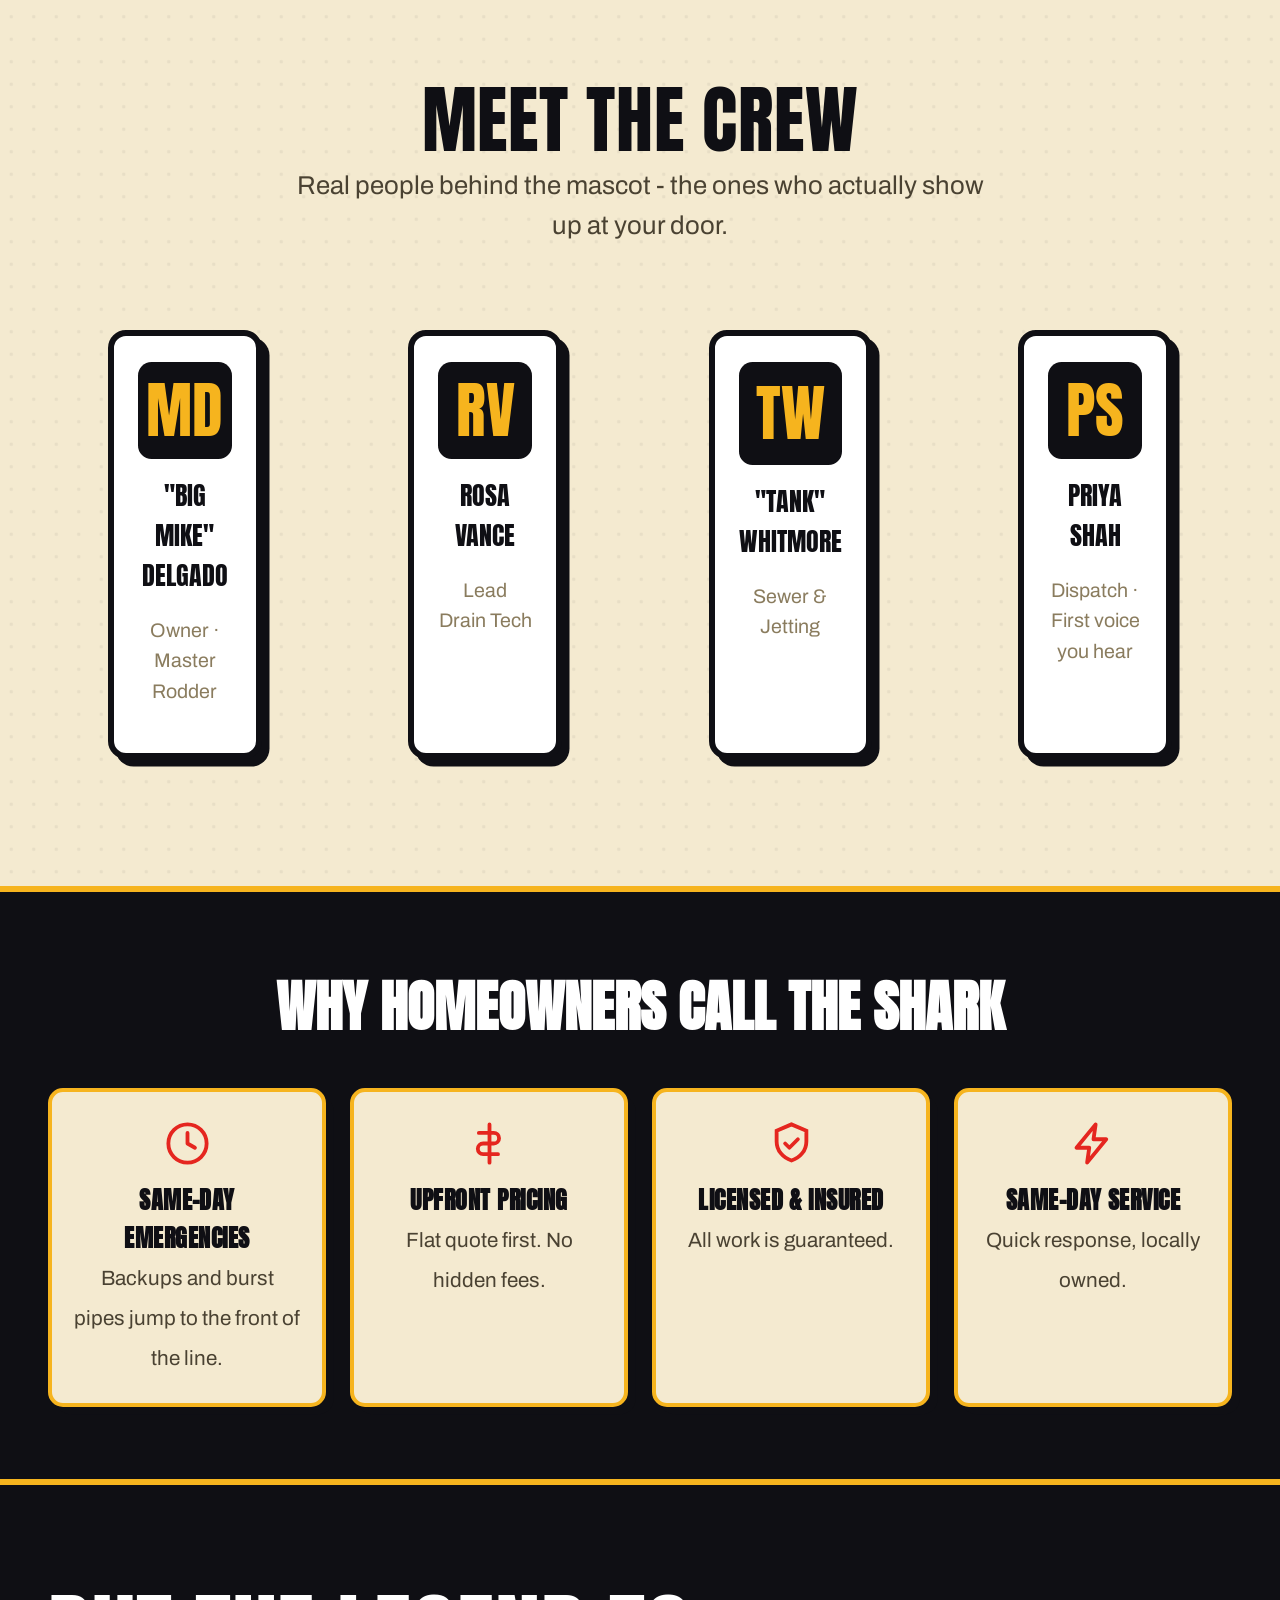
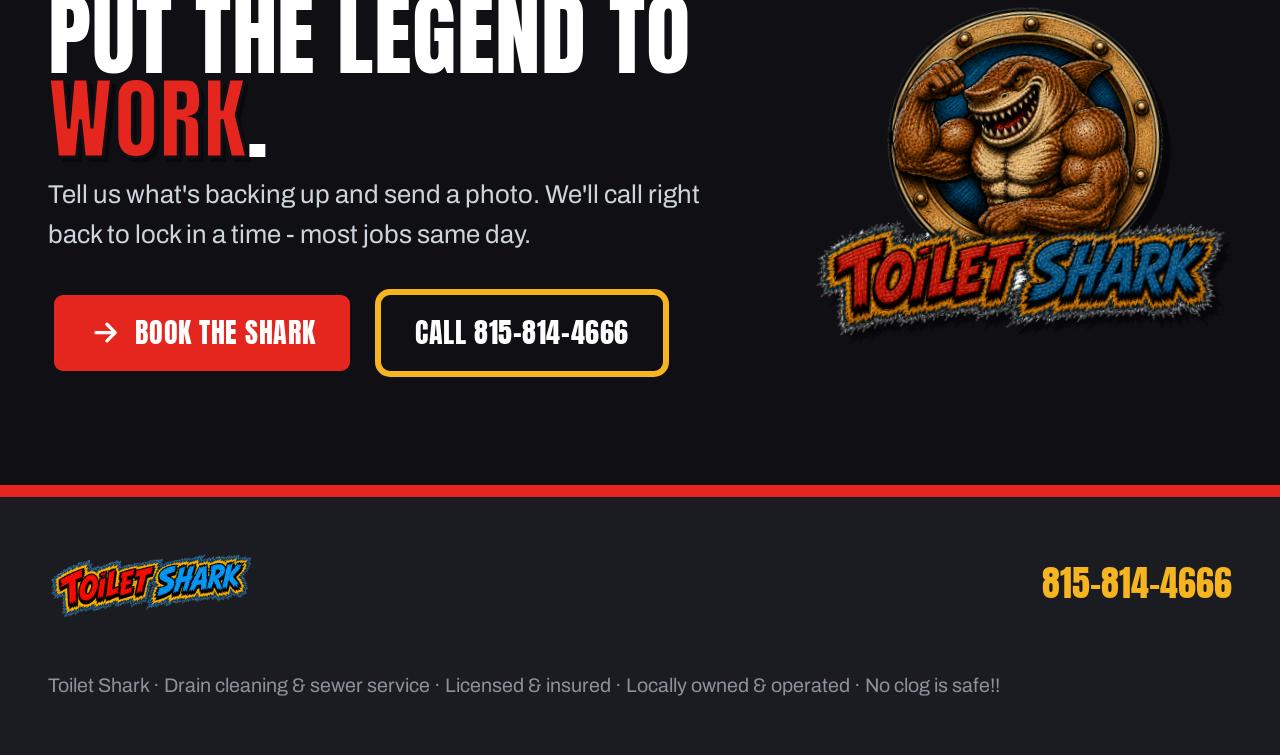
==== commit 0996ea71: "Fixed text" ====
--- a/about.html
+++ b/about.html
@@ -3,8 +3,8 @@
 <head>
 <meta charset="utf-8">
 <meta name="viewport" content="width=device-width, initial-scale=1">
-<title>About — The Legend of the Toilet Shark | 815 Drain &amp; Sewer</title>
-<meta name="description" content="The mascot's a monster off the funny pages. The plumbing's dead serious: a licensed, insured, locally owned crew serving the Rockford area with flat pricing and 24/7 service. Meet the shark's crew.">
+<title>About - The Legend of the Toilet Shark | 815 Drain &amp; Sewer</title>
+<meta name="description" content="The mascot's a monster off the funny pages. The plumbing's dead serious: a licensed, insured, locally owned crew serving the Rockford area with flat pricing and same-day service. Meet the shark's crew.">
 <meta name="theme-color" content="#0f0f14">
 <link rel="preconnect" href="https://fonts.googleapis.com">
 <link rel="preconnect" href="https://fonts.gstatic.com" crossorigin>
@@ -16,11 +16,11 @@
 
 <header class="bar">
   <div class="container bar__in">
-    <a href="index.html" aria-label="Toilet Shark — home"><img class="bar__logo" src="assets/wordmark.png" alt="Toilet Shark"></a>
+    <a href="index.html" aria-label="Toilet Shark - home"><img class="bar__logo" src="assets/wordmark.png" alt="Toilet Shark"></a>
     <nav class="bar__nav" aria-label="Primary">
       <a href="services.html">Services</a>
       <a href="service-area.html">Service area</a>
-      <!-- About nav link hidden for now — restore by uncommenting -->
+      <!-- About nav link hidden for now - restore by uncommenting -->
       <!-- <a href="about.html" aria-current="page">About</a> -->
       <a href="reviews.html">Reviews</a>
       <a href="contact.html">Contact</a>
@@ -29,7 +29,7 @@
     <a class="bar__book" href="book.html">Book</a>
     <a class="bar__call" href="tel:+18158144666">
       <svg class="ico" viewBox="0 0 24 24" fill="currentColor" aria-hidden="true"><path d="M6.6 10.8a15.6 15.6 0 0 0 6.6 6.6l2.2-2.2a1 1 0 0 1 1-.25 11.4 11.4 0 0 0 3.6.58 1 1 0 0 1 1 1V20a1 1 0 0 1-1 1A17 17 0 0 1 3 4a1 1 0 0 1 1-1h3.5a1 1 0 0 1 1 1 11.4 11.4 0 0 0 .57 3.6 1 1 0 0 1-.24 1Z"/></svg>
-      <span>815-814-4666<small>Call or text 24/7</small></span>
+      <span>815-814-4666<small>Call or text</small></span>
     </a>
   </div>
 </header>
@@ -41,20 +41,20 @@
       <p class="crumbs"><a href="index.html">Home</a> / About</p>
       <p class="eyebrow">Toilet Shark Comics · Issue No. 1</p>
       <h1 class="display">The <span class="pop-red">legend</span></h1>
-      <p>The mascot is a monster off the funny pages. The plumbing is dead serious — and both showed up to the same job.</p>
+      <p>The mascot is a monster off the funny pages. The plumbing is dead serious - and both showed up to the same job.</p>
     </div>
   </section>
 
   <section class="band band--alt" id="legend">
     <div class="container legend">
       <div class="legend__art">
-        <div class="comic-frame"><img src="assets/comic-cover.jpg" alt="Tales from the Toilet — Toilet Shark Comics No. 1, a vintage horror-comic cover" width="340" height="511"></div>
+        <div class="comic-frame"><img src="assets/comic-cover.jpg" alt="Tales from the Toilet - Toilet Shark Comics No. 1, a vintage horror-comic cover" width="340" height="511"></div>
       </div>
       <div class="legend__copy">
         <p class="legend__issue">Straight out of the sewer</p>
         <h2 class="display">A silly name, a serious crew</h2>
-        <p>Toilet Shark started with a family plumbing outfit in the 815 and a ridiculous idea: give the meanest job in town — clogged drains and backed-up sewers — a mascot people would actually remember. The shark stuck. So did the work.</p>
-        <p>Behind the comic there's a licensed, insured, locally owned crew that answers the phone at 2 a.m., quotes a flat price before touching a wrench, protects your floors, and cleans up before it leaves. Same shark on the truck — no clog left standing.</p>
+        <p>Toilet Shark started with a family plumbing outfit in the 815 and a ridiculous idea: give the meanest job in town - clogged drains and backed-up sewers - a mascot people would actually remember. The shark stuck. So did the work.</p>
+        <p>Behind the comic there's a licensed, insured, locally owned crew that answers the phone at 2 a.m., quotes a flat price before touching a wrench, protects your floors, and cleans up before it leaves. Same shark on the truck - no clog left standing.</p>
         <a class="btn btn--red" href="book.html">Book the shark</a>
       </div>
     </div>
@@ -64,7 +64,7 @@
     <div class="container">
       <div class="band__head">
         <h2 class="display">Meet the crew</h2>
-        <p>Real people behind the mascot — the ones who actually show up at your door.</p>
+        <p>Real people behind the mascot - the ones who actually show up at your door.</p>
       </div>
       <div class="crew">
         <figure class="crew__card">
@@ -92,7 +92,7 @@
           <div class="crew__face" aria-hidden="true">PS</div>
           <figcaption>
             <p class="crew__name">Priya Shah</p>
-            <p class="crew__role">Dispatch · Answers 24/7</p>
+            <p class="crew__role">Dispatch · First voice you hear</p>
           </figcaption>
         </figure>
       </div>
@@ -105,8 +105,8 @@
       <div class="bursts">
         <div class="burst">
           <svg class="ico" viewBox="0 0 24 24" fill="none" stroke="currentColor" stroke-width="1.8" aria-hidden="true"><circle cx="12" cy="12" r="9"/><path d="M12 7v5l3.5 2" stroke-linecap="round" stroke-linejoin="round"/></svg>
-          <strong>24/7 emergency</strong>
-          <span>We answer day, night, and weekends.</span>
+          <strong>Same-day emergencies</strong>
+          <span>Backups and burst pipes jump to the front of the line.</span>
         </div>
         <div class="burst">
           <svg class="ico" viewBox="0 0 24 24" fill="none" stroke="currentColor" stroke-width="1.8" aria-hidden="true"><path d="M12 3v18M7 7h7a2.5 2.5 0 0 1 0 5H9a2.5 2.5 0 0 0 0 5h7" stroke-linecap="round" stroke-linejoin="round"/></svg>
@@ -131,7 +131,7 @@
     <div class="container callout__in">
       <div class="callout__copy">
         <h2 class="display">Put the legend to <span class="pop-red">work</span>.</h2>
-        <p>Tell us what's backing up and send a photo. We'll call right back to lock in a time — most jobs same day.</p>
+        <p>Tell us what's backing up and send a photo. We'll call right back to lock in a time - most jobs same day.</p>
         <div class="callout__cta">
           <a class="btn btn--red" href="book.html">
             <svg class="ico" viewBox="0 0 24 24" fill="none" stroke="currentColor" stroke-width="2.4" stroke-linecap="round" stroke-linejoin="round" aria-hidden="true"><path d="M5 12h14M13 6l6 6-6 6"/></svg>
--- a/styles.css
+++ b/styles.css
@@ -1,7 +1,7 @@
 /* =========================================================================
-   TOILET SHARK — "Monster-comic work order" design system
+   TOILET SHARK - "Monster-comic work order" design system
    Loud, characterful chrome wrapped around a calm, usable booking form.
-   Design mockup only — nothing here is wired to a backend.
+   Design mockup only - nothing here is wired to a backend.
    ========================================================================= */
 
 :root {
@@ -39,7 +39,7 @@
   -webkit-font-smoothing: antialiased;
 }
 
-/* Desktop "baked-in 150% zoom" — the site reads better at browser-zoom 150%,
+/* Desktop "baked-in 150% zoom" - the site reads better at browser-zoom 150%,
    so on computer-width screens we apply that with CSS `zoom` (not transform:
    scale). `zoom` reflows like real browser zoom: percentage widths resolve in
    the zoomed space, so everything is 1.5x with no horizontal scrollbar and the
@@ -194,7 +194,7 @@
 .field input::placeholder, .field textarea::placeholder { color: #a99b7d; }
 .row { display: grid; grid-template-columns: 1fr 1fr; gap: 1.15rem; }
 
-/* photo-upload dropzone — the element that broke; made obvious + on-brand */
+/* photo-upload dropzone - the element that broke; made obvious + on-brand */
 .dropzone {
   display: grid; place-items: center; text-align: center; gap: .5rem;
   padding: 1.7rem 1.2rem; cursor: pointer;
@@ -268,7 +268,7 @@
 }
 
 /* =========================================================================
-   HOME / LANDING PAGE  (additive — extends the system above; book.html
+   HOME / LANDING PAGE  (additive - extends the system above; book.html
    is untouched. Hero changes are scoped to .hero--home.)
    ========================================================================= */
 
@@ -307,7 +307,7 @@
 }
 .hero__stats .star { color: var(--red); -webkit-text-stroke: .4px var(--ink); }
 
-/* services — "what the shark hunts" */
+/* services - "what the shark hunts" */
 .targets { display: grid; grid-template-columns: repeat(3, 1fr); gap: 1.8rem; }
 .target {
   background: var(--white); border: var(--edge) solid var(--ink); border-radius: var(--radius);
@@ -316,6 +316,8 @@
   display: flex; flex-direction: column; min-height: 360px;
 }
 .target:hover { transform: translate(-2px,-2px); box-shadow: var(--pop); }
+/* town cards have no signs list to fill the height - let them size to content */
+.targets--towns .target { min-height: 0; }
 .target__ico {
   width: 65px; height: 65px; display: grid; place-items: center; color: var(--red);
   background: var(--gold); border: 3px solid var(--ink); border-radius: 9px; margin-bottom: 1.3rem;
@@ -327,7 +329,7 @@
 .target__signs li { position: relative; padding-left: 1.2rem; font-size: .92rem; color: #3a3226; line-height: 1.4; }
 .target__signs li::before { content: ""; position: absolute; left: 0; top: .5em; width: 8px; height: 8px; background: var(--red); border: 1.5px solid var(--ink); border-radius: 2px; }
 
-/* the legend — the real comic-book cover as the signature */
+/* the legend - the real comic-book cover as the signature */
 .legend { display: grid; grid-template-columns: .82fr 1.18fr; gap: clamp(1.6rem, 5vw, 3.6rem); align-items: center; }
 .legend__art { justify-self: center; }
 .comic-frame {
@@ -382,7 +384,7 @@
 }
 
 /* =========================================================================
-   REVISION — own the full width + a real sticky header
+   REVISION - own the full width + a real sticky header
    ========================================================================= */
 
 /* ben-day / newsprint tooth on the paper sections, so the full-bleed width
@@ -398,7 +400,7 @@
   background-size: 15px 15px;
 }
 
-/* header nav (anchor links) — makes the bar read as a real header */
+/* header nav (anchor links) - makes the bar read as a real header */
 .bar__nav { display: flex; gap: .15rem; margin-left: 1.3rem; }
 .bar__nav a {
   font-family: var(--font-display); text-transform: uppercase; letter-spacing: .03em;
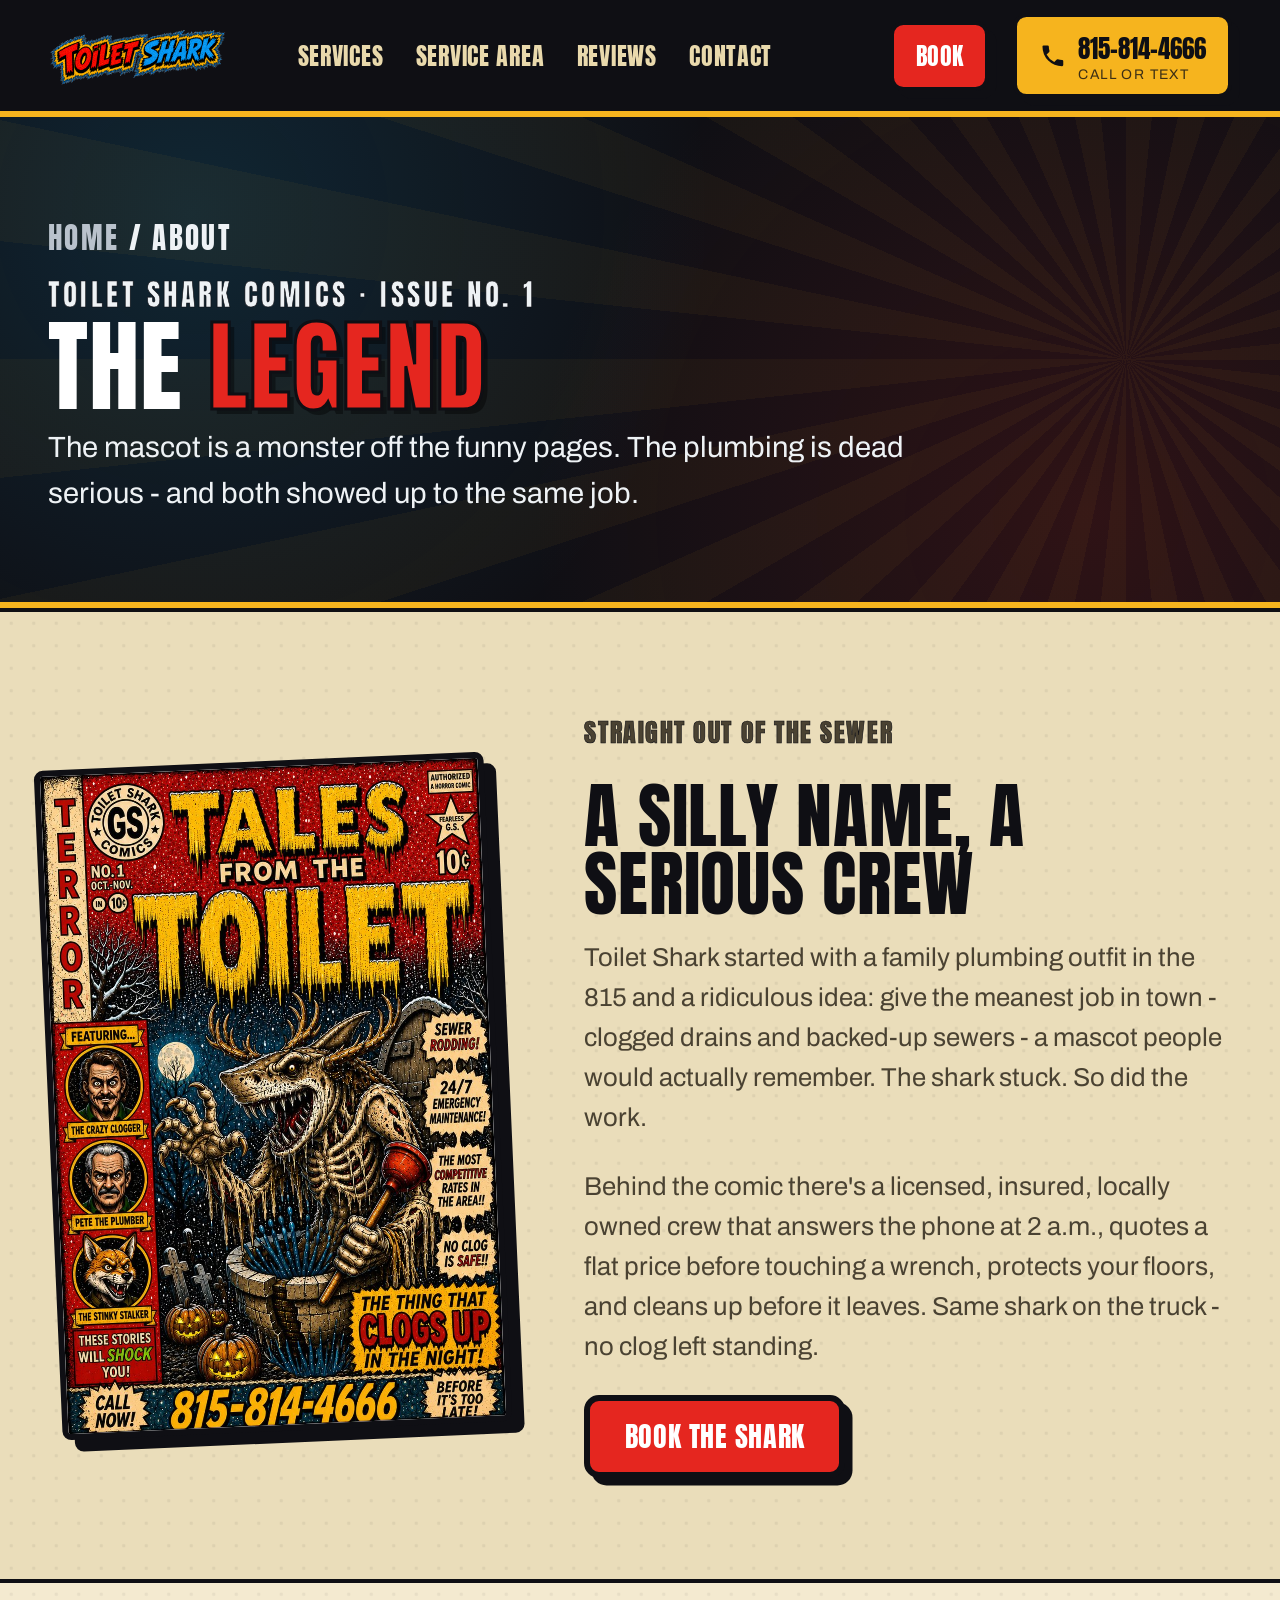
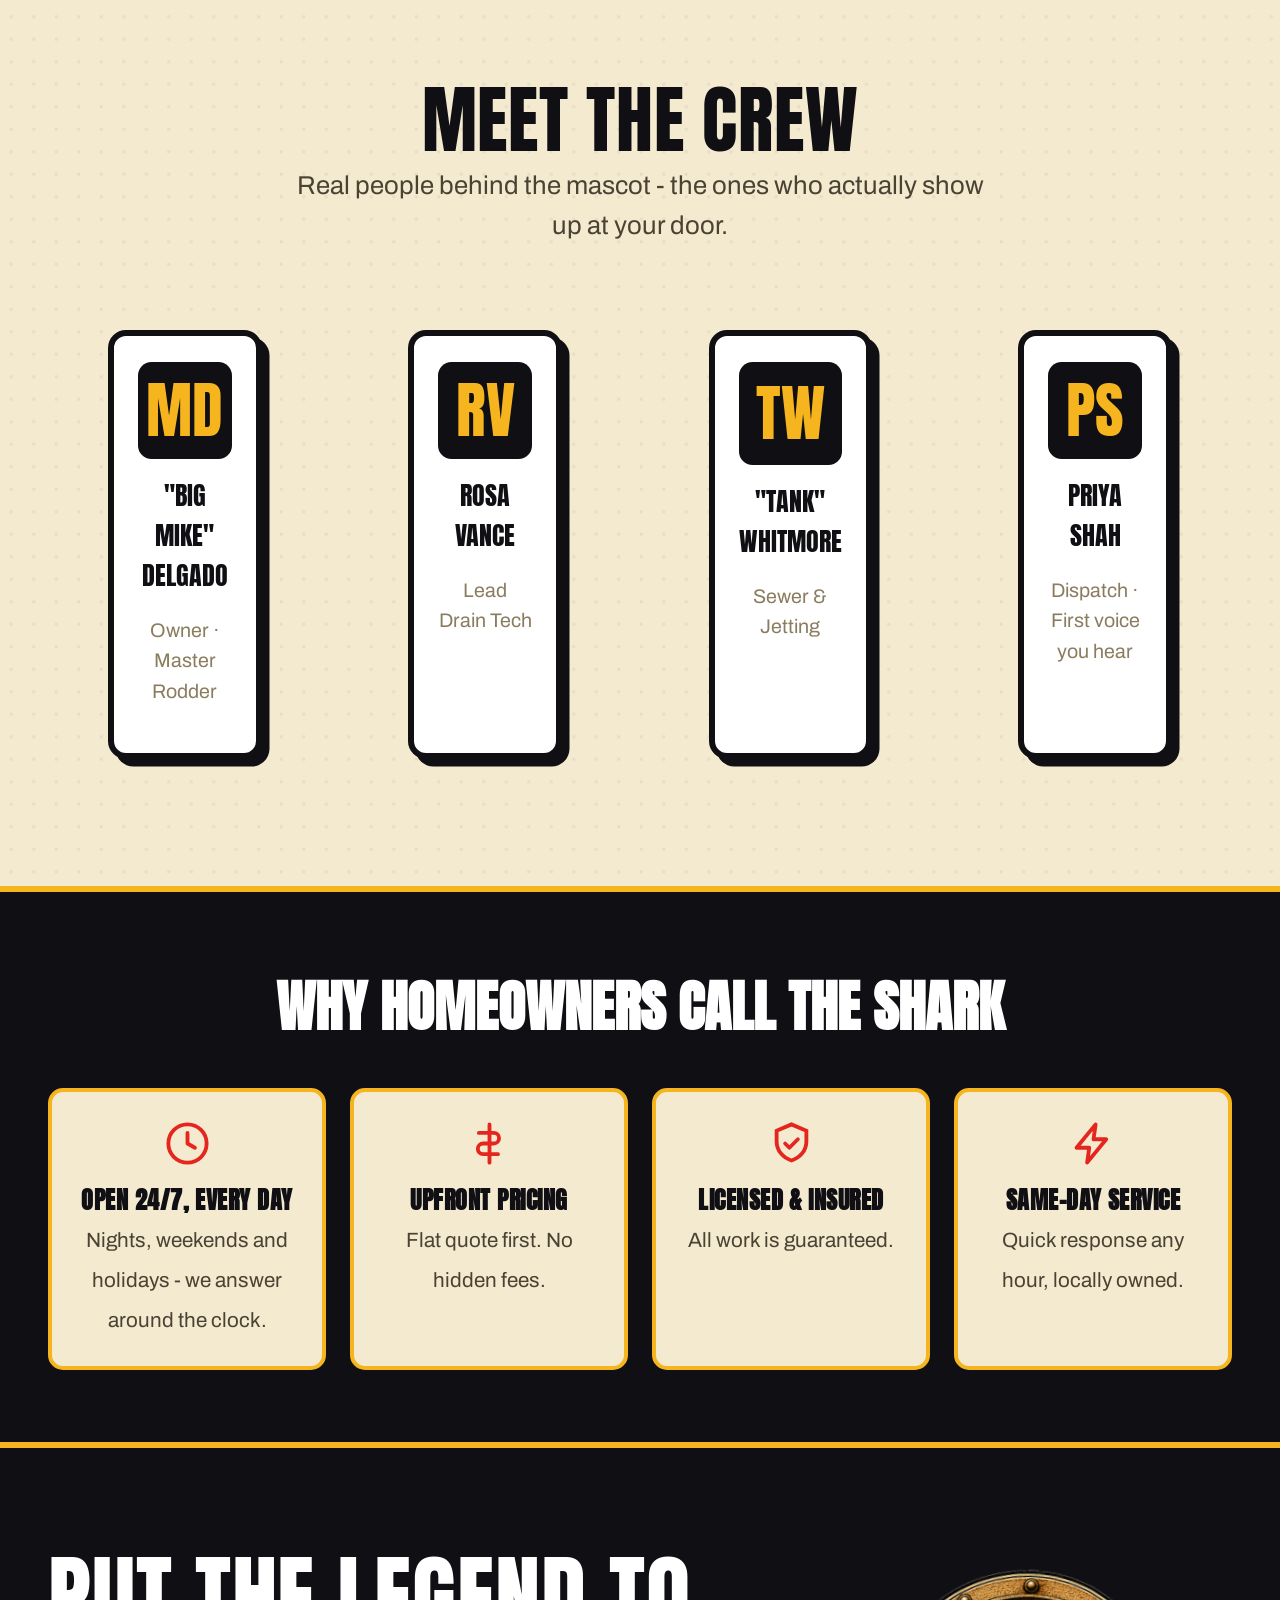
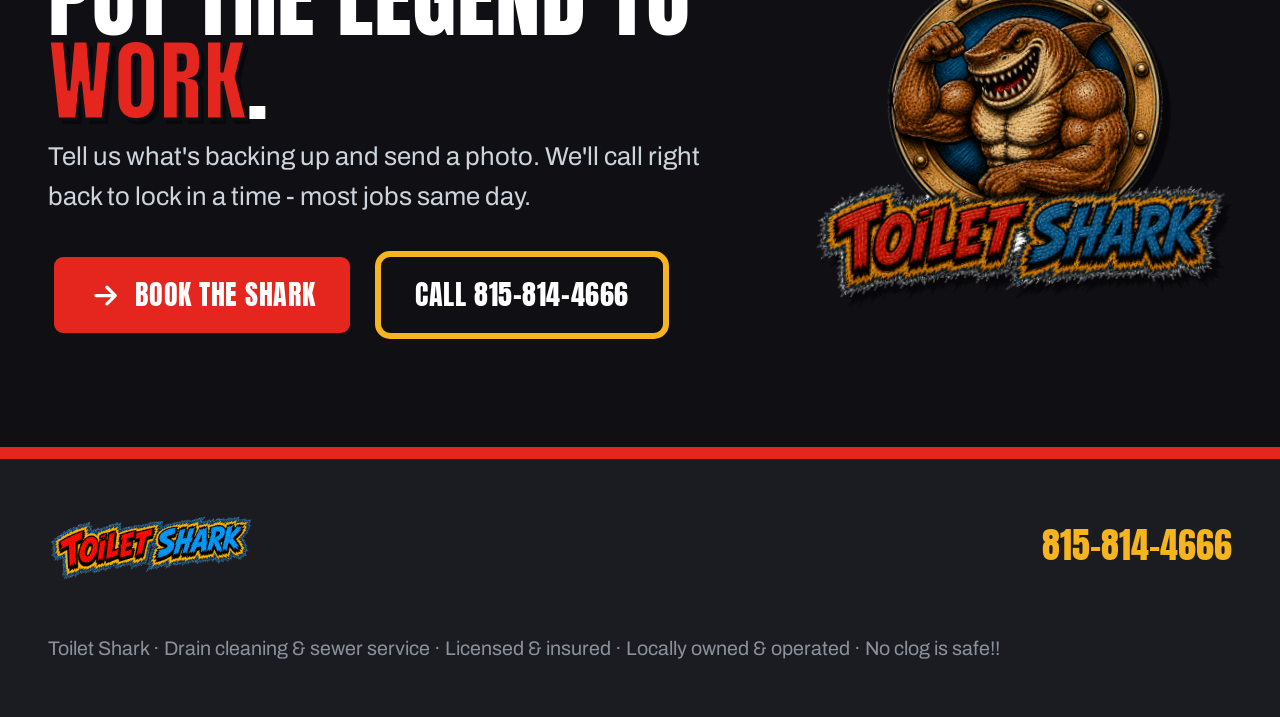
==== commit 76056173: "fixed slight issues" ====
--- a/about.html
+++ b/about.html
@@ -4,7 +4,7 @@
 <meta charset="utf-8">
 <meta name="viewport" content="width=device-width, initial-scale=1">
 <title>About - The Legend of the Toilet Shark | 815 Drain &amp; Sewer</title>
-<meta name="description" content="The mascot's a monster off the funny pages. The plumbing's dead serious: a licensed, insured, locally owned crew serving the Rockford area with flat pricing and same-day service. Meet the shark's crew.">
+<meta name="description" content="The mascot's a monster off the funny pages. The plumbing's dead serious: a licensed, insured, locally owned crew serving the Romeoville area with flat pricing and 24/7 same-day service, open every day. Meet the shark's crew.">
 <meta name="theme-color" content="#0f0f14">
 <link rel="preconnect" href="https://fonts.googleapis.com">
 <link rel="preconnect" href="https://fonts.gstatic.com" crossorigin>
@@ -105,8 +105,8 @@
       <div class="bursts">
         <div class="burst">
           <svg class="ico" viewBox="0 0 24 24" fill="none" stroke="currentColor" stroke-width="1.8" aria-hidden="true"><circle cx="12" cy="12" r="9"/><path d="M12 7v5l3.5 2" stroke-linecap="round" stroke-linejoin="round"/></svg>
-          <strong>Same-day emergencies</strong>
-          <span>Backups and burst pipes jump to the front of the line.</span>
+          <strong>Open 24/7, every day</strong>
+          <span>Nights, weekends and holidays - we answer around the clock.</span>
         </div>
         <div class="burst">
           <svg class="ico" viewBox="0 0 24 24" fill="none" stroke="currentColor" stroke-width="1.8" aria-hidden="true"><path d="M12 3v18M7 7h7a2.5 2.5 0 0 1 0 5H9a2.5 2.5 0 0 0 0 5h7" stroke-linecap="round" stroke-linejoin="round"/></svg>
@@ -121,7 +121,7 @@
         <div class="burst">
           <svg class="ico" viewBox="0 0 24 24" fill="none" stroke="currentColor" stroke-width="1.8" aria-hidden="true"><path d="M13 3 4 14h6l-1 7 9-11h-6l1-7Z" stroke-linejoin="round"/></svg>
           <strong>Same-day service</strong>
-          <span>Quick response, locally owned.</span>
+          <span>Quick response any hour, locally owned.</span>
         </div>
       </div>
     </div>
--- a/styles.css
+++ b/styles.css
@@ -136,7 +136,7 @@
 .frame {
   border: var(--edge) solid var(--ink); border-radius: var(--radius);
   background: var(--white); box-shadow: var(--pop); overflow: hidden;
-  transform: rotate(-2deg); max-width: 360px;
+  transform: rotate(-2deg); max-width: 480px;
 }
 .frame img { width: 100%; height: auto; }
 .hero__patch {
@@ -291,7 +291,8 @@
 .bar__book:hover { transform: translate(-1px,-1px); }
 
 /* hero (home): bigger mascot, stats sticker strip */
-.hero--home .frame { max-width: 440px; transform: rotate(-3deg); }
+.hero--home .frame { max-width: 440px; transform: rotate(-3deg);
+  background: transparent; border: 0; box-shadow: none; border-radius: 0; overflow: visible; }
 .hero--home .hero__patch { width: clamp(120px, 18vw, 178px); right: -22px; bottom: -26px; }
 .hero__phone {
   display: inline-flex; align-items: center; gap: .55rem; margin-top: 1.4rem; text-decoration: none;
@@ -410,7 +411,7 @@
 .bar__nav a:hover, .bar__nav a:focus-visible { color: var(--ink); background: var(--gold); }
 
 /* hero uses more of the wider container on big screens */
-.hero--home .frame { max-width: 520px; }
+.hero--home .frame { max-width: 640px; }
 .hero--home .hero__in { gap: clamp(1.5rem, 5vw, 4rem); }
 
 @media (max-width: 900px) { .bar__nav { display: none; } }
